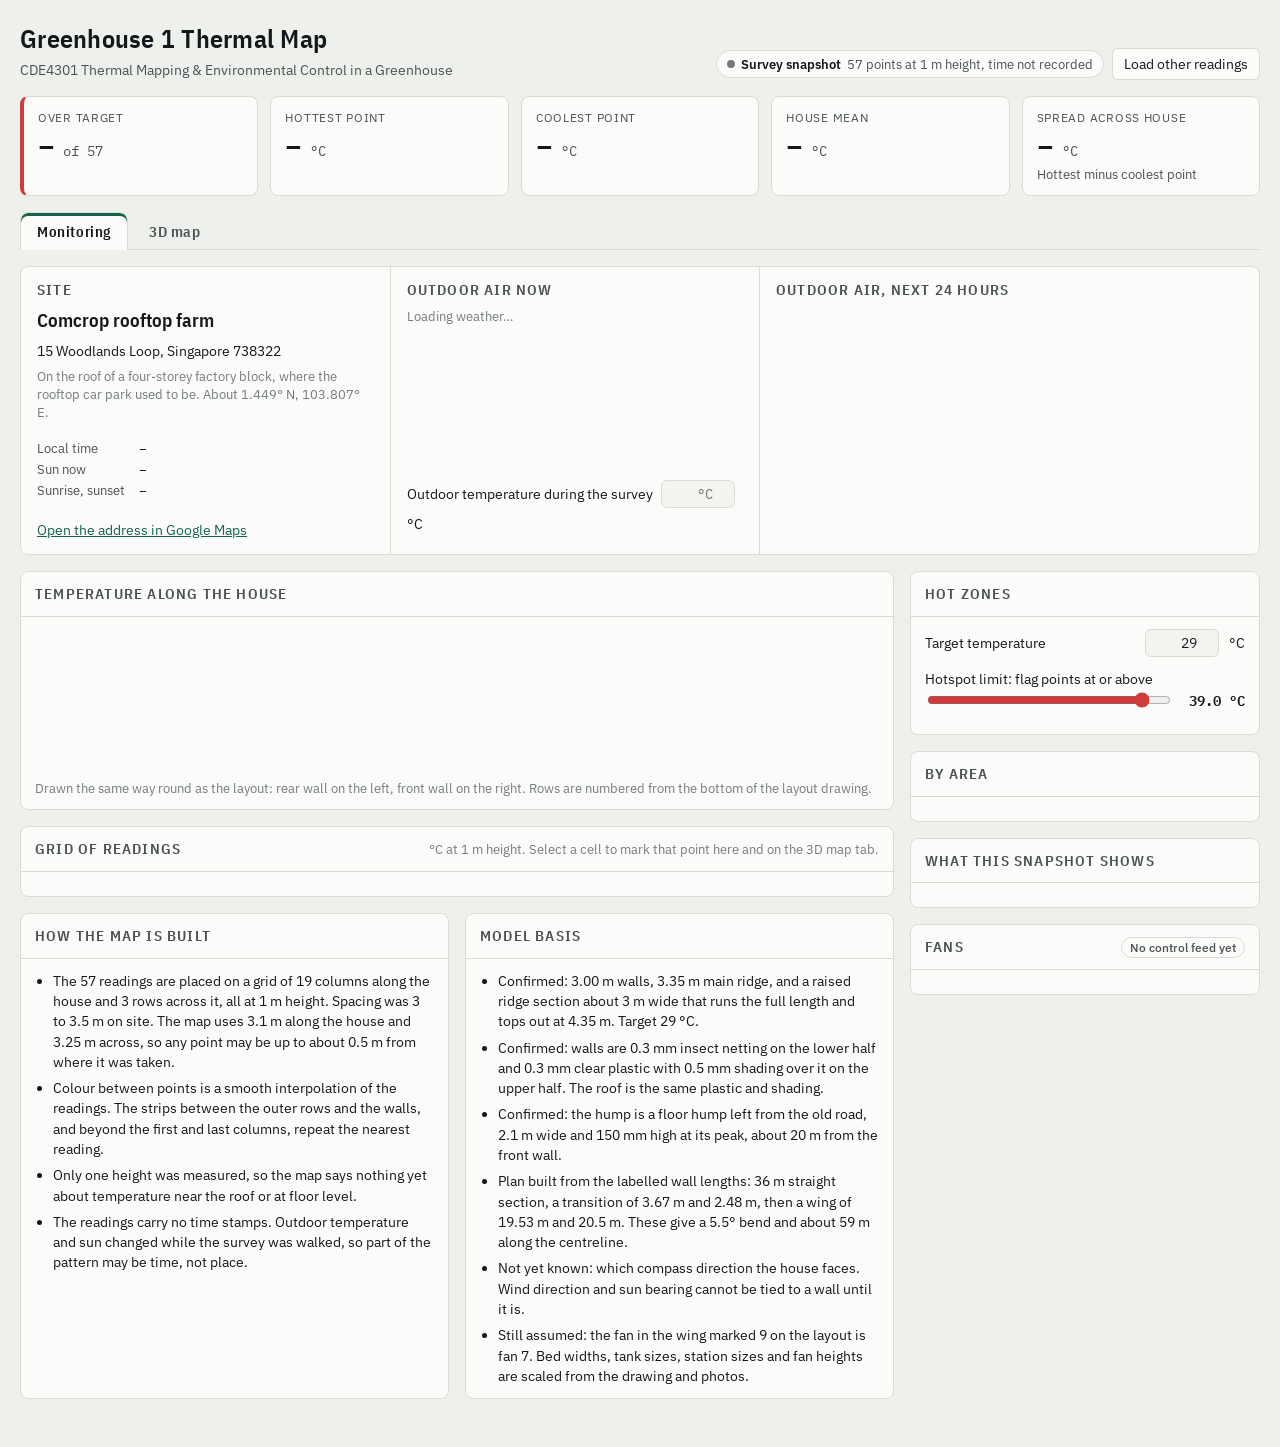
==== dashboard/template.html @ ca0e772d "Add Greenhouse 1 thermal map dashboard and STEP model - docs/dashboard/: interactive 3D thermal map " ====
<!DOCTYPE html>
<html lang="en">
<head>
<meta charset="utf-8">
<meta name="viewport" content="width=device-width, initial-scale=1">
<title>Greenhouse 1 Thermal Map</title>
<link rel="preconnect" href="https://fonts.googleapis.com">
<link href="https://fonts.googleapis.com/css2?family=IBM+Plex+Mono:wght@400;500;600&family=IBM+Plex+Sans:wght@400;500;600&family=IBM+Plex+Sans+Condensed:wght@500;600&display=swap" rel="stylesheet">
<style>
/* Layout idea: control-room sheet. A wide 3D viewport is the centrepiece, a status rail
   sits beside it, and plan-aligned evidence (profile, grid of readings) runs underneath. */
:root {
  --mode: light;
  --bg: #eef0ec;
  --surface: #fbfbf9;
  --surface-2: #f3f4f0;
  --ink: #14181a;
  --ink-2: #4a5155;
  --ink-3: #747b7f;
  --line: #d9dcd6;
  --accent: #17624a;
  --accent-ink: #ffffff;
  --scene: #e4e8e3;
  --good: #0ca30c;
  --warn: #fab219;
  --crit: #d03b3b;
  --s1: #2a78d6;
  --s2: #eb6834;
  --s3: #1baf7a;
  --font-display: "IBM Plex Sans Condensed", "Arial Narrow", "Helvetica Neue", Arial, sans-serif;
  --font-body: "IBM Plex Sans", "Segoe UI", "Helvetica Neue", Arial, sans-serif;
  --font-mono: "IBM Plex Mono", ui-monospace, "SF Mono", Menlo, Consolas, monospace;
  color-scheme: light;
}
@media (prefers-color-scheme: dark) {
  :root:not([data-theme="light"]) {
    --mode: dark;
    --bg: #111413; --surface: #191d1b; --surface-2: #202523; --ink: #eef0ec; --ink-2: #bcc2bc;
    --ink-3: #8b928c; --line: #2d3330; --accent: #5cc79b; --accent-ink: #0c1512; --scene: #0d100f;
    --s1: #3987e5; --s2: #d95926; --s3: #199e70;
    color-scheme: dark;
  }
}
:root[data-theme="dark"] {
  --mode: dark;
  --bg: #111413; --surface: #191d1b; --surface-2: #202523; --ink: #eef0ec; --ink-2: #bcc2bc;
  --ink-3: #8b928c; --line: #2d3330; --accent: #5cc79b; --accent-ink: #0c1512; --scene: #0d100f;
  --s1: #3987e5; --s2: #d95926; --s3: #199e70;
  color-scheme: dark;
}
* { box-sizing: border-box; }
html, body { margin: 0; }
body { background: var(--bg); color: var(--ink); font: 14px/1.45 var(--font-body); }
.wrap { max-width: 1480px; margin: 0 auto; padding: 20px 20px 48px; display: flex; flex-direction: column; gap: 16px; }
h1, h2, h3 { font-family: var(--font-display); font-weight: 600; margin: 0; text-wrap: balance; }
h1 { font-size: 26px; letter-spacing: .01em; }
h2 { font-size: 15px; text-transform: uppercase; letter-spacing: .08em; color: var(--ink-2); }
.num { font-family: var(--font-mono); font-variant-numeric: tabular-nums; }
button, input, select, textarea { font: inherit; color: inherit; }
:focus-visible { outline: 2px solid var(--accent); outline-offset: 2px; }

header.top { display: flex; flex-wrap: wrap; gap: 12px 24px; align-items: flex-end; justify-content: space-between; }
.sub { color: var(--ink-2); margin-top: 2px; }
.source { display: flex; flex-wrap: wrap; gap: 8px; align-items: center; }
.chip { display: inline-flex; flex-wrap: wrap; align-items: center; gap: 2px 6px; padding: 4px 10px; border: 1px solid var(--line); border-radius: 14px; background: var(--surface); color: var(--ink-2); font-size: 12.5px; }
.chip b { color: var(--ink); font-weight: 600; }
.dot { width: 8px; height: 8px; border-radius: 50%; background: var(--ink-3); }
.btn { border: 1px solid var(--line); background: var(--surface); border-radius: 6px; padding: 5px 11px; cursor: pointer; }
.btn:hover { border-color: var(--ink-3); }
.btn.primary { background: var(--accent); color: var(--accent-ink); border-color: var(--accent); }

.tabs { display: flex; gap: 4px; border-bottom: 1px solid var(--line); }
.tabs button { border: 1px solid transparent; border-bottom: 0; background: transparent; padding: 8px 16px; border-radius: 8px 8px 0 0; cursor: pointer; font-family: var(--font-display); font-size: 15px; font-weight: 600; letter-spacing: .04em; color: var(--ink-2); margin-bottom: -1px; }
.tabs button:hover { color: var(--ink); }
.tabs button[aria-selected="true"] { background: var(--surface); border-color: var(--line); color: var(--ink); box-shadow: inset 0 3px 0 var(--accent); }
.panel { display: flex; flex-direction: column; gap: 16px; min-width: 0; }
[hidden] { display: none !important; }
.tiles { display: grid; grid-template-columns: repeat(5, minmax(0, 1fr)); gap: 12px; }
.tile { background: var(--surface); border: 1px solid var(--line); border-radius: 8px; padding: 12px 14px; min-width: 0; }
.tile .k { font-size: 12px; color: var(--ink-2); text-transform: uppercase; letter-spacing: .06em; }
.tile .v { font-family: var(--font-mono); font-size: 28px; font-weight: 500; line-height: 1.15; margin-top: 4px; }
.tile .v small { font-size: 14px; color: var(--ink-2); font-weight: 400; }
.tile .d { color: var(--ink-2); font-size: 12.5px; margin-top: 2px; }
.tile.alert { border-left: 4px solid var(--crit); }

.main { display: grid; grid-template-columns: minmax(0, 1fr) 350px; gap: 16px; align-items: start; }
.col { display: flex; flex-direction: column; gap: 16px; min-width: 0; }
.card { background: var(--surface); border: 1px solid var(--line); border-radius: 8px; min-width: 0; }
.card > .hd { display: flex; flex-wrap: wrap; gap: 8px 14px; align-items: center; justify-content: space-between; padding: 11px 14px; border-bottom: 1px solid var(--line); }
.card > .bd { padding: 12px 14px; }
.hint { color: var(--ink-3); font-size: 12.5px; }

.toolbar { display: flex; flex-wrap: wrap; gap: 8px 14px; align-items: center; }
.seg { display: inline-flex; border: 1px solid var(--line); border-radius: 6px; overflow: hidden; }
.seg button { border: 0; background: transparent; padding: 5px 10px; cursor: pointer; border-right: 1px solid var(--line); }
.seg button:last-child { border-right: 0; }
.seg button[aria-pressed="true"] { background: var(--accent); color: var(--accent-ink); }
.layers { display: flex; flex-wrap: wrap; gap: 4px 12px; padding: 9px 14px; border-bottom: 1px solid var(--line); font-size: 13px; }
.layers label { display: inline-flex; gap: 5px; align-items: center; cursor: pointer; white-space: nowrap; }
.layers input { accent-color: var(--accent); }

.viewport { position: relative; height: clamp(460px, 74vh, 860px); background: var(--scene); border-radius: 0 0 8px 8px; overflow: hidden; touch-action: none; cursor: grab; }
.viewport.drag { cursor: grabbing; }
.viewport canvas { position: absolute; inset: 0; width: 100%; height: 100%; display: block; }
#overlay { position: absolute; inset: 0; pointer-events: none; overflow: hidden; }
.sdot { position: absolute; width: 9px; height: 9px; margin: -4.5px 0 0 -4.5px; border-radius: 50%; background: var(--ink); border: 1.5px solid var(--surface); pointer-events: auto; cursor: pointer; padding: 0; }
.sdot.hot { width: 13px; height: 13px; margin: -6.5px 0 0 -6.5px; background: var(--crit); border-color: #fff; }
.sdot.sel { outline: 2px solid var(--ink); outline-offset: 2px; }
.lab { position: absolute; transform: translate(-50%, -50%); white-space: nowrap; font-size: 11.5px; }
.lab.fl { background: var(--surface); border: 1px solid var(--ink-2); color: var(--ink); border-radius: 4px; padding: 0 5px; font-family: var(--font-mono); font-weight: 600; }
.lab.fl.rc { border-radius: 999px; }
.lab.zone { color: var(--ink-2); font-family: var(--font-display); text-transform: uppercase; letter-spacing: .08em; font-size: 11px; }
.lab.peak { transform: translate(-50%, -100%); background: var(--crit); color: #fff; border-radius: 4px; padding: 1px 6px; font-family: var(--font-mono); font-weight: 600; }
.legend { position: absolute; left: 12px; bottom: 12px; background: var(--surface); border: 1px solid var(--line); border-radius: 6px; padding: 8px 10px 6px; width: 250px; font-size: 12px; }
.legend .bar { height: 10px; border-radius: 2px; margin: 5px 0 2px; }
.legend .ticks { display: flex; justify-content: space-between; font-family: var(--font-mono); font-size: 11px; color: var(--ink-2); }
.zoom { position: absolute; right: 12px; bottom: 12px; display: flex; flex-direction: column; gap: 4px; }
.zoom button { width: 30px; height: 30px; padding: 0; font-size: 17px; line-height: 1; }
.nogl { position: absolute; inset: 0; display: none; align-items: center; justify-content: center; padding: 24px; text-align: center; color: var(--ink-2); }

#tip { position: fixed; z-index: 20; pointer-events: none; background: var(--surface); color: var(--ink); border: 1px solid var(--ink-3); border-radius: 6px; padding: 7px 9px; font-size: 12.5px; box-shadow: 0 4px 14px rgba(0,0,0,.18); display: none; max-width: 240px; }
#tip .t { font-weight: 600; }
#tip table { border-collapse: collapse; margin-top: 3px; }
#tip td { padding: 0 8px 0 0; }
#tip td:last-child { padding: 0; text-align: right; font-family: var(--font-mono); }
.sw { display: inline-block; width: 9px; height: 9px; border-radius: 2px; margin-right: 5px; vertical-align: baseline; }

.thr { display: flex; align-items: center; gap: 10px; }
.thr input[type=range] { flex: 1; accent-color: var(--crit); min-width: 0; }
.thr output { font-family: var(--font-mono); font-weight: 600; min-width: 62px; text-align: right; }
.zonelist { list-style: none; margin: 12px 0 0; padding: 0; display: flex; flex-direction: column; gap: 10px; }
.zonelist li { border-left: 4px solid var(--crit); padding: 2px 0 2px 10px; }
.zonelist .ttl { font-weight: 600; }
.zonelist .ids { color: var(--ink-2); font-size: 12.5px; font-family: var(--font-mono); overflow-wrap: anywhere; }
.pill { display: inline-flex; align-items: center; gap: 4px; padding: 1px 8px; border-radius: 999px; font-size: 12px; font-weight: 600; border: 1px solid transparent; white-space: nowrap; }
.pill.crit { background: color-mix(in srgb, var(--crit) 16%, transparent); border-color: var(--crit); }
.pill.warn { background: color-mix(in srgb, var(--warn) 22%, transparent); border-color: var(--warn); }
.pill.good { background: color-mix(in srgb, var(--good) 14%, transparent); border-color: var(--good); }
.pill.off { color: var(--ink-2); border-color: var(--line); font-weight: 500; }
table.t { width: 100%; border-collapse: collapse; font-size: 13px; }
table.t th { text-align: left; font-weight: 500; color: var(--ink-2); font-size: 12px; padding: 4px 6px 4px 0; border-bottom: 1px solid var(--line); }
table.t td { padding: 6px 6px 6px 0; border-bottom: 1px solid var(--line); vertical-align: top; }
table.t tr:last-child td { border-bottom: 0; }
table.t .r { text-align: right; }
table.t td.r { font-family: var(--font-mono); font-variant-numeric: tabular-nums; }
.fans { display: grid; grid-template-columns: 1fr; gap: 0; }
.fan { display: grid; grid-template-columns: 30px 1fr auto; gap: 8px; align-items: center; padding: 6px 0; border-bottom: 1px solid var(--line); }
.fan:last-child { border-bottom: 0; }
.fan .n { font-family: var(--font-mono); font-weight: 600; border: 1px solid var(--ink-2); border-radius: 4px; text-align: center; }
.fan.circ .n { border-radius: 999px; }
.fan .w { font-size: 12.5px; color: var(--ink-2); }
ul.notes { margin: 0; padding-left: 18px; display: flex; flex-direction: column; gap: 6px; }
ul.notes li { max-width: 68ch; }

.legendrow { display: flex; flex-wrap: wrap; gap: 6px 16px; font-size: 12.5px; color: var(--ink-2); }
.legendrow i { display: inline-block; width: 14px; height: 3px; border-radius: 2px; vertical-align: middle; margin-right: 6px; }
#profile { width: 100%; display: block; }
#profile text { font-family: var(--font-body); font-size: 11.5px; fill: var(--ink-2); }
#profile .num { font-family: var(--font-mono); }
.scroll { overflow-x: auto; }
table.grid { border-collapse: collapse; font-size: 12.5px; width: 100%; min-width: 980px; }
table.grid th { font-weight: 500; color: var(--ink-2); padding: 4px 3px; text-align: center; font-size: 11.5px; }
table.grid th.rh { text-align: left; white-space: nowrap; padding-right: 10px; }
table.grid td { padding: 2px; text-align: center; }
.cell { display: block; width: 100%; border: 1px solid transparent; background: transparent; border-radius: 4px; padding: 3px 0 0; cursor: pointer; font-family: var(--font-mono); font-variant-numeric: tabular-nums; }
.cell small { display: block; color: var(--ink-3); font-size: 10.5px; }
.cell i { display: block; height: 5px; margin-top: 3px; border-radius: 0 0 3px 3px; }
.cell.hot { font-weight: 600; border-color: var(--crit); }
.cell.sel { outline: 2px solid var(--ink); outline-offset: 1px; }
.cell:hover { border-color: var(--ink-3); }
.two { display: grid; grid-template-columns: 1fr 1fr; gap: 16px; }
dialog { border: 1px solid var(--line); border-radius: 10px; background: var(--surface); color: var(--ink); padding: 18px; width: min(520px, calc(100vw - 32px)); }
dialog::backdrop { background: rgba(0,0,0,.45); }
dialog textarea { width: 100%; height: 220px; font-family: var(--font-mono); font-size: 12.5px; background: var(--surface-2); border: 1px solid var(--line); border-radius: 6px; padding: 8px; margin: 10px 0; }
dialog .row { display: flex; gap: 8px; justify-content: flex-end; flex-wrap: wrap; }
#pasteMsg { color: var(--crit); font-size: 12.5px; min-height: 18px; }

.site { display: grid; grid-template-columns: 1fr 1fr 1.35fr; }
.site > div { padding: 12px 16px 14px; border-right: 1px solid var(--line); min-width: 0; display: flex; flex-direction: column; gap: 6px; }
.site > div:last-child { border-right: 0; }
.site .big { font-family: var(--font-display); font-size: 19px; font-weight: 600; }
.site a { color: var(--accent); }
.wxT { font-family: var(--font-mono); font-size: 30px; font-weight: 500; line-height: 1.1; }
.wxT small { font-size: 14px; color: var(--ink-2); font-weight: 400; }
.kv { display: grid; grid-template-columns: auto 1fr; gap: 2px 14px; font-size: 13px; }
.kv dt { color: var(--ink-2); } .kv dd { margin: 0; font-family: var(--font-mono); font-variant-numeric: tabular-nums; }
.inl { display: flex; flex-wrap: wrap; gap: 6px 8px; align-items: center; }
.inl input { width: 74px; padding: 3px 6px; border: 1px solid var(--line); border-radius: 6px; background: var(--surface-2); text-align: right; font-family: var(--font-mono); }
#wxChart { width: 100%; display: block; }
#wxChart text { font-family: var(--font-mono); font-size: 11px; fill: var(--ink-2); }
@media (max-width: 1100px) { .site { grid-template-columns: 1fr 1fr; } .site > div:nth-child(2) { border-right: 0; } .site > div:last-child { grid-column: 1 / -1; border-top: 1px solid var(--line); } }
@media (max-width: 640px) { .site { grid-template-columns: 1fr; } .site > div { border-right: 0; border-top: 1px solid var(--line); } .site > div:first-child { border-top: 0; } }
@media (max-width: 1100px) { .main { grid-template-columns: 1fr; } .tiles { grid-template-columns: repeat(3, minmax(0, 1fr)); } }
@media (max-width: 640px) {
  .wrap { padding: 16px 16px 40px; } .tiles { grid-template-columns: repeat(2, minmax(0, 1fr)); }
  .viewport { height: clamp(360px, 64vh, 560px); } .sdot { width: 6px; height: 6px; margin: -3px 0 0 -3px; border-width: 1px; } .sdot.hot { width: 8px; height: 8px; margin: -4px 0 0 -4px; } .two { grid-template-columns: 1fr; } .legend { width: 190px; } h1 { font-size: 22px; }
}
</style>
</head>
<body>
<div class="wrap">
  <header class="top">
    <div>
      <h1>Greenhouse 1 Thermal Map</h1>
      <div class="sub">CDE4301 Thermal Mapping &amp; Environmental Control in a Greenhouse</div>
    </div>
    <div class="source">
      <span class="chip"><span class="dot" id="srcDot"></span><b id="srcName">Survey snapshot</b><span id="srcMeta">57 points at 1 m height, time not recorded</span></span>
      <button class="btn" id="btnPaste" type="button">Load other readings</button>
    </div>
  </header>

  <section class="tiles" aria-label="Summary">
    <div class="tile alert"><div class="k">Over target</div><div class="v"><span id="kHot">–</span><small> of <span id="kN">57</span></small></div><div class="d" id="kHotD"></div></div>
    <div class="tile"><div class="k">Hottest point</div><div class="v"><span id="kMax">–</span><small> °C</small></div><div class="d" id="kMaxD"></div></div>
    <div class="tile"><div class="k">Coolest point</div><div class="v"><span id="kMin">–</span><small> °C</small></div><div class="d" id="kMinD"></div></div>
    <div class="tile"><div class="k">House mean</div><div class="v"><span id="kMean">–</span><small> °C</small></div><div class="d" id="kMeanD"></div></div>
    <div class="tile"><div class="k">Spread across house</div><div class="v"><span id="kSpread">–</span><small> °C</small></div><div class="d">Hottest minus coolest point</div></div>
  </section>

  <nav class="tabs" role="tablist" aria-label="Views">
    <button type="button" role="tab" id="tabMon" aria-controls="panelMon" aria-selected="true">Monitoring</button>
    <button type="button" role="tab" id="tabMap" aria-controls="panelMap" aria-selected="false">3D map</button>
  </nav>

  <div class="panel" id="panelMap" role="tabpanel" aria-labelledby="tabMap" hidden>
    <section class="card">
      <div class="hd">
        <h2>3D thermal map</h2>
        <div class="toolbar">
          <div class="seg" role="group" aria-label="Colour by">
            <button type="button" id="mAbs" aria-pressed="true">Temperature</button>
            <button type="button" id="mDev" aria-pressed="false">Difference from mean</button>
          </div>
          <div class="seg" role="group" aria-label="View">
            <button type="button" id="vIso" aria-pressed="true">3D</button>
            <button type="button" id="vTop" aria-pressed="false">Plan</button>
            <button type="button" id="vFront" aria-pressed="false">Front</button>
          </div>
        </div>
      </div>
      <div class="layers" id="layers">
        <label><input type="checkbox" id="lHeat" checked> Heat map</label>
        <label><input type="checkbox" id="lIso" checked> 0.5 °C contour lines</label>
        <label><input type="checkbox" id="lRelief"> Raise hot areas</label>
        <label><input type="checkbox" id="lSens" checked> Measurement points</label>
        <label><input type="checkbox" id="lFans" checked> Fans and airflow</label>
        <label><input type="checkbox" id="lBeds" checked> Beds and equipment</label>
        <label><input type="checkbox" id="lShell" checked> Walls and roof</label>
        <label><input type="checkbox" id="lLabels" checked> Labels</label>
      </div>
      <div class="viewport" id="viewport">
        <canvas id="gl" aria-label="3D model of Greenhouse 1 with the temperature map at 1 m height. The grid of readings below gives the same values as a table."></canvas>
        <div id="overlay"></div>
        <div class="legend" id="legend"></div>
        <div class="zoom"><button class="btn" type="button" id="zIn" aria-label="Zoom in">+</button><button class="btn" type="button" id="zOut" aria-label="Zoom out">−</button></div>
        <div class="nogl" id="nogl">This browser could not start the 3D view. The profile chart and the grid of readings below show the same data.</div>
      </div>
    </section>
  </div>

  <div class="panel" id="panelMon" role="tabpanel" aria-labelledby="tabMon">
  <section class="card site" aria-label="Site and weather">
    <div>
      <h2>Site</h2>
      <div class="big">Comcrop rooftop farm</div>
      <div>15 Woodlands Loop, Singapore 738322</div>
      <div class="hint">On the roof of a four-storey factory block, where the rooftop car park used to be. About 1.449° N, 103.807° E.</div>
      <dl class="kv"><dt>Local time</dt><dd id="sgTime">–</dd><dt>Sun now</dt><dd id="sunNow">–</dd><dt>Sunrise, sunset</dt><dd id="sunRS">–</dd></dl>
      <div><a href="https://www.google.com/maps/search/?api=1&amp;query=15+Woodlands+Loop+Singapore+738322">Open the address in Google Maps</a></div>
    </div>
    <div>
      <h2>Outdoor air now</h2>
      <div id="wxNow"><div class="hint">Loading weather…</div></div>
      <div class="inl" style="margin-top:auto"><label for="outSurvey">Outdoor temperature during the survey</label><input type="number" id="outSurvey" step="0.1" min="15" max="45" placeholder="°C"><span>°C</span></div>
      <div class="hint" id="outCmp"></div>
    </div>
    <div>
      <h2>Outdoor air, next 24 hours</h2>
      <svg id="wxChart" role="img" aria-label="Forecast outdoor air temperature for the next 24 hours against the target"></svg>
      <div id="wxWindow" class="hint"></div>
    </div>
  </section>

  <div class="main">
    <div class="col">
      <section class="card">
        <div class="hd"><h2>Temperature along the house</h2>
          <div class="legendrow" id="profLegend"></div></div>
        <div class="bd"><svg id="profile" role="img" aria-label="Temperature at each measurement column for the three rows, from rear wall to front wall"></svg>
          <div class="hint">Drawn the same way round as the layout: rear wall on the left, front wall on the right. Rows are numbered from the bottom of the layout drawing.</div></div>
      </section>

      <section class="card">
        <div class="hd"><h2>Grid of readings</h2><span class="hint">°C at 1 m height. Select a cell to mark that point here and on the 3D map tab.</span></div>
        <div class="bd scroll"><table class="grid" id="grid"></table></div>
      </section>
  <div class="two">
        <section class="card">
          <div class="hd"><h2>How the map is built</h2></div>
          <div class="bd"><ul class="notes">
            <li>The 57 readings are placed on a grid of 19 columns along the house and 3 rows across it, all at 1 m height. Spacing was 3 to 3.5 m on site. The map uses 3.1 m along the house and 3.25 m across, so any point may be up to about 0.5 m from where it was taken.</li>
            <li>Colour between points is a smooth interpolation of the readings. The strips between the outer rows and the walls, and beyond the first and last columns, repeat the nearest reading.</li>
            <li>Only one height was measured, so the map says nothing yet about temperature near the roof or at floor level.</li>
            <li>The readings carry no time stamps. Outdoor temperature and sun changed while the survey was walked, so part of the pattern may be time, not place.</li>
          </ul></div>
        </section>
        <section class="card">
          <div class="hd"><h2>Model basis</h2></div>
      <div class="bd"><ul class="notes">
        <li>Confirmed: 3.00 m walls, 3.35 m main ridge, and a raised ridge section about 3 m wide that runs the full length and tops out at 4.35 m. Target 29 °C.</li>
        <li>Confirmed: walls are 0.3 mm insect netting on the lower half and 0.3 mm clear plastic with 0.5 mm shading over it on the upper half. The roof is the same plastic and shading.</li>
        <li>Confirmed: the hump is a floor hump left from the old road, 2.1 m wide and 150 mm high at its peak, about 20 m from the front wall.</li>
        <li>Plan built from the labelled wall lengths: 36 m straight section, a transition of 3.67 m and 2.48 m, then a wing of 19.53 m and 20.5 m. These give a 5.5° bend and about 59 m along the centreline.</li>
        <li>Not yet known: which compass direction the house faces. Wind direction and sun bearing cannot be tied to a wall until it is.</li>
        <li>Still assumed: the fan in the wing marked 9 on the layout is fan 7. Bed widths, tank sizes, station sizes and fan heights are scaled from the drawing and photos.</li>
      </ul></div>
        </section>
      </div>
    </div>

    <aside class="col">
      <section class="card">
        <div class="hd"><h2>Hot zones</h2></div>
        <div class="bd">
          <div class="thr"><label for="tgt">Target temperature</label><span style="flex:1"></span><input type="number" id="tgt" min="15" max="45" step="0.5" value="29" class="num" style="width:74px;padding:3px 6px;border:1px solid var(--line);border-radius:6px;background:var(--surface-2);text-align:right"><span>°C</span></div>
          <div class="hint" id="tgtNote" style="margin:4px 0 12px"></div>
          <label for="thr">Hotspot limit: flag points at or above</label>
          <div class="thr"><input type="range" id="thr" min="29" max="40" step="0.1" value="39"><output id="thrOut" for="thr">39.0 °C</output></div>
          <div class="hint" id="thrNote"></div>
          <ul class="zonelist" id="zones"></ul>
        </div>
      </section>
      <section class="card">
        <div class="hd"><h2>By area</h2></div>
        <div class="bd"><table class="t" id="areas"></table></div>
      </section>
      <section class="card">
        <div class="hd"><h2>What this snapshot shows</h2></div>
        <div class="bd"><ul class="notes" id="insights"></ul></div>
      </section>
      <section class="card">
        <div class="hd"><h2>Fans</h2><span class="pill off">No control feed yet</span></div>
        <div class="bd"><div class="fans" id="fans"></div></div>
      </section>
    </aside>
  </div>

  </div>
</div>

<div id="tip" role="status"></div>
<dialog id="dlg">
  <h3>Load other readings</h3>
  <p class="hint">One point per line, for example <span class="num">T12 38.1</span>. Points you leave out keep their current value.</p>
  <label for="paste" class="hint">Readings</label>
  <textarea id="paste" spellcheck="false"></textarea>
  <div id="pasteMsg"></div>
  <div class="row">
    <button class="btn" type="button" id="dlgReset">Restore survey</button>
    <button class="btn" type="button" id="dlgCancel">Cancel</button>
    <button class="btn primary" type="button" id="dlgApply">Apply</button>
  </div>
</dialog>

<script>
(() => {
"use strict";
const MODEL = __MODEL__;
const SURVEY = __SURVEY__;
const G = MODEL.params, SENS = MODEL.sensors, NCOL = 19, NROW = 3;
const $ = id => document.getElementById(id);
const fmt = v => v.toFixed(1);
const colS = k => G.S0 + G.DS * k;

/* ---------- state ---------- */
const state = { T: Object.assign({}, SURVEY), target: 29.0, thr: 39.0, mode: "abs", sel: null,
  source: "Survey snapshot", meta: "57 points at 1 m height, time not recorded", live: false };
let stats = null;

/* ---------- geometry mapping (same as the CAD model) ---------- */
const sEnd = t => G.S_W1 + G.WING_BOT + (G.WING_TOP - G.WING_BOT) * t / G.W;
const UX = -Math.cos(G.TH), UY = -Math.sin(G.TH);
function plan(s, t) {
  if (s <= G.L_MAIN) return [G.L_MAIN - s, t];
  const wx = -(G.R0 + t) * Math.sin(G.TH), wy = -G.R0 + (G.R0 + t) * Math.cos(G.TH);
  if (s <= G.S_W1) { const f = (s - G.L_MAIN) / G.LW; return [wx * f, t + (wy - t) * f]; }
  const d = s - G.S_W1; return [wx + d * UX, wy + d * UY];
}
const CX = 6.5, CY = 5.2;
const W3 = (x, y, z) => [x - CX, z, -(y - CY)];
const ST3 = (s, t, z) => { const p = plan(s, t); return W3(p[0], p[1], z); };

/* ---------- colour ramps ---------- */
const SEQ = ["#fff3b0", "#fed26b", "#fca348", "#f4692f", "#dc2f2a", "#a50f2d"];
const DIVL = ["#1c5cab", "#5598e7", "#b7d3f6", "#f0efec", "#f3b7a9", "#e0604f", "#a8201f"];
const DIVD = ["#3987e5", "#2f65a8", "#2f4667", "#383835", "#6b3a36", "#b9453d", "#e66767"];
const hex = h => [1, 3, 5].map(i => parseInt(h.slice(i, i + 2), 16) / 255);
function rampAt(stops, f) {
  f = Math.min(1, Math.max(0, f)) * (stops.length - 1);
  const i = Math.min(stops.length - 2, Math.floor(f)), a = hex(stops[i]), b = hex(stops[i + 1]), u = f - i;
  return [a[0] + (b[0] - a[0]) * u, a[1] + (b[1] - a[1]) * u, a[2] + (b[2] - a[2]) * u];
}
const css = c => `rgb(${c.map(v => Math.round(v * 255)).join(",")})`;
const isDark = () => getComputedStyle(document.documentElement).getPropertyValue("--mode").trim() === "dark";
function colourOf(T) {
  if (state.mode === "abs") return rampAt(SEQ, (T - stats.d0) / (stats.d1 - stats.d0));
  return rampAt(isDark() ? DIVD : DIVL, (T - stats.mean + stats.dev) / (2 * stats.dev));
}

/* ---------- statistics, interpolation ---------- */
function grid() { const g = []; for (let k = 0; k < NCOL; k++) { g.push([]); for (let r = 0; r < NROW; r++) g[k].push(state.T["T" + (3 * k + r + 1)]); } return g; }
function recompute() {
  const vals = SENS.map(s => state.T[s.id]);
  const mean = vals.reduce((a, b) => a + b, 0) / vals.length;
  let mx = SENS[0], mn = SENS[0];
  for (const s of SENS) { if (state.T[s.id] > state.T[mx.id]) mx = s; if (state.T[s.id] < state.T[mn.id]) mn = s; }
  const max = state.T[mx.id], min = state.T[mn.id];
  const dev = Math.max(0.5, Math.ceil(Math.max(max - mean, mean - min) * 2) / 2);
  stats = { mean, max, min, maxS: mx, minS: mn, d0: Math.floor(min * 2) / 2, d1: Math.max(Math.ceil(max * 2) / 2, Math.floor(min * 2) / 2 + 0.5), dev, g: grid() };
}
const cub = (a, b, c, d, f) => b + 0.5 * f * (c - a + f * (2 * a - 5 * b + 4 * c - d + f * (3 * (b - c) + d - a)));
function tempAt(s, t) {
  const g = stats.g, cs = Math.min(NCOL - 1, Math.max(0, (s - G.S0) / G.DS)), ct = Math.min(NROW - 1, Math.max(0, (t - G.T0) / G.DT));
  const k = Math.min(NCOL - 2, Math.floor(cs)), fs = cs - k, r = Math.min(NROW - 2, Math.floor(ct)), ft = ct - r;
  const col = j => { const K = i => g[Math.min(NCOL - 1, Math.max(0, i))][Math.min(NROW - 1, Math.max(0, j))]; return cub(K(k - 1), K(k), K(k + 1), K(k + 2), fs); };
  const v = cub(col(r - 1), col(r), col(r + 1), col(r + 2), ft);
  return Math.min(stats.max, Math.max(stats.min, v));
}
const relief = () => $("lRelief").checked;
const surfZ = T => G.PLANT_H + 0.03 + (relief() ? (T - stats.min) * 0.45 : 0);

/* ---------- hot zones ---------- */
const AREAS = [
  { name: "Main, front third", span: "0 to 12 m", cols: [0, 3] }, { name: "Main, middle third", span: "12 to 24 m", cols: [4, 7] },
  { name: "Main, rear third", span: "24 to 36 m", cols: [8, 11] }, { name: "Transition", span: "36 to 39 m", cols: [12, 12] },
  { name: "Wing, near half", span: "39 to 49 m", cols: [13, 15] }, { name: "Wing, far half", span: "49 to 59 m", cols: [16, 18] }];
const areaOf = col => AREAS.find(a => col >= a.cols[0] && col <= a.cols[1]);
function clusters() {
  const hot = new Set(SENS.filter(s => state.T[s.id] >= state.thr - 1e-9).map(s => s.id)), seen = new Set(), out = [];
  const at = (k, r) => (k < 0 || k >= NCOL || r < 1 || r > 3) ? null : "T" + (3 * k + r);
  for (const s of SENS) {
    if (!hot.has(s.id) || seen.has(s.id)) continue;
    const q = [s], mem = []; seen.add(s.id);
    while (q.length) { const c = q.pop(); mem.push(c);
      for (let dk = -1; dk <= 1; dk++) for (let dr = -1; dr <= 1; dr++) { const id = at(c.col + dk, c.row + dr);
        if (id && hot.has(id) && !seen.has(id)) { seen.add(id); q.push(SENS[parseInt(id.slice(1)) - 1]); } } }
    mem.sort((a, b) => state.T[b.id] - state.T[a.id]);
    const cx = mem.reduce((a, m) => a + m.x, 0) / mem.length, cy = mem.reduce((a, m) => a + m.y, 0) / mem.length;
    const near = MODEL.fans.map(f => ({ f, d: Math.hypot(f.x - cx, f.y - cy) })).sort((a, b) => a.d - b.d).slice(0, 2);
    const s0 = Math.min(...mem.map(m => m.s)), s1 = Math.max(...mem.map(m => m.s));
    const names = [...new Set(mem.map(m => areaOf(m.col).name.split(",")[0]))];
    out.push({ mem, peak: mem[0], near, s0, s1, where: names.join(" and ") });
  }
  return out.sort((a, b) => b.mem.length - a.mem.length);
}

/* ---------- WebGL ---------- */
const canvas = $("gl"), vp = $("viewport"), overlay = $("overlay");
const gl = canvas.getContext("webgl", { antialias: true, alpha: false }) || canvas.getContext("experimental-webgl");
let prog, loc = {}, dirty = true;
const cam = { az: 0.14, el: 0.74, dist: 70, target: [0, 1.2, 0] };
function initGL() {
  if (!gl) { $("nogl").style.display = "flex"; return false; }
  const sh = (type, src) => { const s = gl.createShader(type); gl.shaderSource(s, src); gl.compileShader(s); return s; };
  prog = gl.createProgram();
  gl.attachShader(prog, sh(gl.VERTEX_SHADER, "attribute vec3 aP;attribute vec3 aN;attribute vec4 aC;uniform mat4 uM;varying vec4 vC;varying vec3 vN;void main(){vC=aC;vN=aN;gl_Position=uM*vec4(aP,1.0);}"));
  gl.attachShader(prog, sh(gl.FRAGMENT_SHADER, "precision mediump float;varying vec4 vC;varying vec3 vN;uniform vec3 uL;uniform float uLit;void main(){float d=abs(dot(normalize(vN+vec3(0.0,0.0001,0.0)),uL));float s=mix(1.0,0.6+0.4*d,uLit);gl_FragColor=vec4(vC.rgb*s,vC.a);}"));
  gl.linkProgram(prog);
  if (!gl.getProgramParameter(prog, gl.LINK_STATUS)) { $("nogl").style.display = "flex"; return false; }
  gl.useProgram(prog);
  for (const n of ["aP", "aN", "aC"]) loc[n] = gl.getAttribLocation(prog, n);
  for (const n of ["uM", "uL", "uLit"]) loc[n] = gl.getUniformLocation(prog, n);
  return true;
}
class Batch {
  constructor() { this.d = []; }
  v(p, n, c) { this.d.push(p[0], p[1], p[2], n[0], n[1], n[2], c[0], c[1], c[2], c[3]); }
  tri(a, b, c, col) { const u = [b[0] - a[0], b[1] - a[1], b[2] - a[2]], w = [c[0] - a[0], c[1] - a[1], c[2] - a[2]];
    const n = [u[1] * w[2] - u[2] * w[1], u[2] * w[0] - u[0] * w[2], u[0] * w[1] - u[1] * w[0]]; this.v(a, n, col); this.v(b, n, col); this.v(c, n, col); }
  tri3(a, b, c, ca, cb, cc) { const u = [b[0] - a[0], b[1] - a[1], b[2] - a[2]], w = [c[0] - a[0], c[1] - a[1], c[2] - a[2]];
    const n = [u[1] * w[2] - u[2] * w[1], u[2] * w[0] - u[0] * w[2], u[0] * w[1] - u[1] * w[0]]; this.v(a, n, ca); this.v(b, n, cb); this.v(c, n, cc); }
  quad(a, b, c, d, col) { this.tri(a, b, c, col); this.tri(a, c, d, col); }
  line(a, b, col) { this.v(a, [0, 1, 0], col); this.v(b, [0, 1, 0], col); }
  get count() { return this.d.length / 10; }
}
const bufs = {};
function upload(name, batch, extra) {
  if (bufs[name]) gl.deleteBuffer(bufs[name].b);
  const b = gl.createBuffer(); gl.bindBuffer(gl.ARRAY_BUFFER, b); gl.bufferData(gl.ARRAY_BUFFER, new Float32Array(batch.d), gl.STATIC_DRAW);
  bufs[name] = Object.assign({ b, n: batch.count }, extra || {});
}
function draw(name, mode, lit, first, count) {
  const o = bufs[name]; if (!o || !o.n) return;
  gl.bindBuffer(gl.ARRAY_BUFFER, o.b);
  gl.enableVertexAttribArray(loc.aP); gl.vertexAttribPointer(loc.aP, 3, gl.FLOAT, false, 40, 0);
  gl.enableVertexAttribArray(loc.aN); gl.vertexAttribPointer(loc.aN, 3, gl.FLOAT, false, 40, 12);
  gl.enableVertexAttribArray(loc.aC); gl.vertexAttribPointer(loc.aC, 4, gl.FLOAT, false, 40, 24);
  gl.uniform1f(loc.uLit, lit);
  gl.drawArrays(mode, first || 0, count === undefined ? o.n : count);
}

/* scene palette per theme */
function pal() {
  const d = isDark();
  return {
    bg: hex(d ? "#0d100f" : "#e4e8e3"), ink: d ? [0.93, 0.94, 0.92] : [0.08, 0.09, 0.1],
    floor: d ? [0.17, 0.19, 0.18, 1] : [0.83, 0.85, 0.81, 1], kerb: d ? [0.36, 0.38, 0.37, 1] : [0.6, 0.62, 0.59, 1],
    mesh: d ? [0.45, 0.7, 0.58, 0.22] : [0.25, 0.5, 0.4, 0.2], plastic: d ? [0.7, 0.82, 0.86, 0.1] : [0.55, 0.68, 0.74, 0.13],
    roof: d ? [0.7, 0.82, 0.86, 0.06] : [0.55, 0.68, 0.74, 0.08], monitor: d ? [0.7, 0.82, 0.86, 0.1] : [0.55, 0.68, 0.74, 0.13],
    bed: d ? [0.2, 0.42, 0.24, 1] : [0.36, 0.6, 0.36, 1], germ: d ? [0.42, 0.56, 0.2, 1] : [0.62, 0.78, 0.36, 1],
    tank: d ? [0.2, 0.42, 0.66, 1] : [0.33, 0.58, 0.84, 1], hump: [0.9, 0.72, 0.1, 1],
    station: d ? [0.42, 0.43, 0.42, 1] : [0.66, 0.66, 0.63, 1], airlock: d ? [0.6, 0.63, 0.66, 0.35] : [0.4, 0.43, 0.46, 0.35],
    fan_exh: [0.92, 0.41, 0.2, 1], fan_circ: d ? [0.85, 0.87, 0.85, 1] : [0.16, 0.17, 0.18, 1], crit: [0.82, 0.23, 0.23, 1]
  };
}
const SHELL = new Set(["mesh", "plastic", "roof", "monitor", "kerb", "airlock"]);
const EQUIP = new Set(["bed", "germ", "tank", "hump", "station", "fan_exh", "fan_circ"]);
let transList = [];
function solidVerts(sd) { const out = []; for (let i = 0; i < sd.v.length; i += 3) out.push(W3(sd.v[i], sd.v[i + 1], sd.v[i + 2])); return out; }
function buildStatic() {
  if (!gl) return;
  const p = pal(), opq = new Batch(), eq = new Batch(), fan = new Batch(), lines = new Batch(), tr = new Batch(); transList = [];
  const edge = [p.ink[0], p.ink[1], p.ink[2], isDark() ? 0.5 : 0.46];
  for (const sd of MODEL.solids) {
    const V = solidVerts(sd), col = p[sd.c], transparent = col[3] < 1;
    const tgt = transparent ? tr : (sd.c.startsWith("fan") ? fan : (EQUIP.has(sd.c) ? eq : opq));
    const first = tgt.count;
    for (let i = 0; i < sd.i.length; i += 3) tgt.tri(V[sd.i[i]], V[sd.i[i + 1]], V[sd.i[i + 2]], col);
    if (transparent) { const c = [0, 0, 0]; for (const q of V) { c[0] += q[0] / V.length; c[1] += q[1] / V.length; c[2] += q[2] / V.length; }
      transList.push({ first, count: tgt.count - first, c }); }
    if (SHELL.has(sd.c) && sd.c !== "kerb") for (let i = 0; i < sd.e.length; i += 2) lines.line(V[sd.e[i]], V[sd.e[i + 1]], edge);
  }
  // airflow arrows
  const ac = [p.ink[0], p.ink[1], p.ink[2], 0.9];
  for (const f of MODEL.fans) {
    const len = f.type === "exhaust" ? 2.2 : 3.2, w = 0.11, hx = f.dx, hy = f.dy, nx = -hy, ny = hx, z = f.z;
    const a = [f.x + hx * 0.5, f.y + hy * 0.5], b = [f.x + hx * (0.5 + len), f.y + hy * (0.5 + len)];
    const q = (pt, o, e) => W3(pt[0] + nx * o + hx * e, pt[1] + ny * o + hy * e, z);
    fan.quad(q(a, -w, 0), q(b, -w, 0), q(b, w, 0), q(a, w, 0), ac);
    fan.tri(q(b, -0.42, 0), q(b, 0, 0.9), q(b, 0.42, 0), ac);
  }
  upload("opq", opq); upload("eq", eq); upload("fan", fan); upload("shellLines", lines); upload("tr", tr);
  gl.clearColor(p.bg[0], p.bg[1], p.bg[2], 1);
}
function buildHeat() {
  if (!gl) return;
  const p = pal(), heat = new Batch(), iso = new Batch(), out = new Batch();
  const NS = 120, NT = 25, S = [], Tt = [], val = [], pos = [];
  for (let j = 0; j <= NT; j++) { const t = G.W * j / NT; Tt.push(t); S.push([]); val.push([]); pos.push([]);
    for (let i = 0; i <= NS; i++) { const s = sEnd(t) * i / NS, T = tempAt(s, t); S[j].push(s); val[j].push(T); pos[j].push(ST3(s, t, surfZ(T))); } }
  for (let j = 0; j < NT; j++) for (let i = 0; i < NS; i++) {
    const c = (a, b) => { const k = colourOf(val[a][b]); return [k[0], k[1], k[2], 0.93]; };
    heat.tri3(pos[j][i], pos[j][i + 1], pos[j + 1][i + 1], c(j, i), c(j, i + 1), c(j + 1, i + 1));
    heat.tri3(pos[j][i], pos[j + 1][i + 1], pos[j + 1][i], c(j, i), c(j + 1, i + 1), c(j + 1, i));
  }
  // contour lines every 0.5 degC (marching squares on the same grid)
  const ic = [p.ink[0], p.ink[1], p.ink[2], 0.5];
  for (let L = Math.ceil(stats.min * 2) / 2; L <= stats.max; L += 0.5) {
    for (let j = 0; j < NT; j++) for (let i = 0; i < NS; i++) {
      const cs = [[j, i], [j, i + 1], [j + 1, i + 1], [j + 1, i]], pts = [];
      for (let e = 0; e < 4; e++) { const a = cs[e], b = cs[(e + 1) % 4], va = val[a[0]][a[1]], vb = val[b[0]][b[1]];
        if ((va < L) !== (vb < L)) { const f = (L - va) / (vb - va), s = S[a[0]][a[1]] + (S[b[0]][b[1]] - S[a[0]][a[1]]) * f, t = Tt[a[0]] + (Tt[b[0]] - Tt[a[0]]) * f; pts.push(ST3(s, t, surfZ(L) + 0.03)); } }
      if (pts.length >= 2) iso.line(pts[0], pts[1], ic);
      if (pts.length === 4) iso.line(pts[2], pts[3], ic);
    }
  }
  // bed outlines on top of the map, sensor stems, hot-zone beacons
  const oc = [p.ink[0], p.ink[1], p.ink[2], 0.24];
  if (!relief()) for (const b of MODEL.beds) { const z = G.PLANT_H + 0.06, c = [ST3(b.s0, b.t0, z), ST3(b.s1, b.t0, z), ST3(b.s1, b.t1, z), ST3(b.s0, b.t1, z)];
    for (let i = 0; i < 4; i++) out.line(c[i], c[(i + 1) % 4], oc); }
  const beacon = new Batch();
  for (const cl of clusters()) { const s = cl.peak, z0 = surfZ(state.T[s.id]), z1 = Math.max(4.9, z0 + 1.6), w = 0.07;
    const a = (dx, dy, z) => W3(s.x + dx, s.y + dy, z);
    beacon.quad(a(-w, 0, z0), a(w, 0, z0), a(w, 0, z1), a(-w, 0, z1), p.crit); beacon.quad(a(0, -w, z0), a(0, w, z0), a(0, w, z1), a(0, -w, z1), p.crit); }
  upload("heat", heat); upload("iso", iso); upload("out", out); upload("beacon", beacon);
}

/* matrices */
const mul = (a, b) => { const o = new Float32Array(16); for (let c = 0; c < 4; c++) for (let r = 0; r < 4; r++) o[c * 4 + r] = a[r] * b[c * 4] + a[4 + r] * b[c * 4 + 1] + a[8 + r] * b[c * 4 + 2] + a[12 + r] * b[c * 4 + 3]; return o; };
const nrm = v => { const l = Math.hypot(v[0], v[1], v[2]) || 1; return [v[0] / l, v[1] / l, v[2] / l]; };
const crs = (a, b) => [a[1] * b[2] - a[2] * b[1], a[2] * b[0] - a[0] * b[2], a[0] * b[1] - a[1] * b[0]];
let MVP = new Float32Array(16), eye = [0, 0, 0], vw = 1, vh = 1;
const FOV = 0.56;
function updateMVP() {
  const ce = Math.cos(cam.el), se = Math.sin(cam.el);
  eye = [cam.target[0] + cam.dist * ce * Math.sin(cam.az), cam.target[1] + cam.dist * se, cam.target[2] + cam.dist * ce * Math.cos(cam.az)];
  const z = nrm([eye[0] - cam.target[0], eye[1] - cam.target[1], eye[2] - cam.target[2]]), x = nrm(crs([0, 1, 0], z)), y = crs(z, x);
  const V = [x[0], y[0], z[0], 0, x[1], y[1], z[1], 0, x[2], y[2], z[2], 0, -(x[0] * eye[0] + x[1] * eye[1] + x[2] * eye[2]), -(y[0] * eye[0] + y[1] * eye[1] + y[2] * eye[2]), -(z[0] * eye[0] + z[1] * eye[1] + z[2] * eye[2]), 1];
  const f = 1 / Math.tan(FOV / 2), n = 0.5, fa = 600, a = vw / vh;
  const Pm = [f / a, 0, 0, 0, 0, f, 0, 0, 0, 0, (fa + n) / (n - fa), -1, 0, 0, 2 * fa * n / (n - fa), 0];
  MVP = mul(Pm, V);
}
function project(p) {
  const w = MVP[3] * p[0] + MVP[7] * p[1] + MVP[11] * p[2] + MVP[15]; if (w <= 0.01) return null;
  const x = (MVP[0] * p[0] + MVP[4] * p[1] + MVP[8] * p[2] + MVP[12]) / w, y = (MVP[1] * p[0] + MVP[5] * p[1] + MVP[9] * p[2] + MVP[13]) / w;
  return [(x * 0.5 + 0.5) * vw, (1 - (y * 0.5 + 0.5)) * vh];
}
function fitDist() { const th = Math.tan(FOV / 2), a = vw / vh; return Math.max(35 / (th * a), 14 / th); }
function setView(v) {
  if (v === "iso") { cam.az = 0.14; cam.el = 0.74; } else if (v === "top") { cam.az = 0; cam.el = 1.555; } else { cam.az = 1.02; cam.el = 0.3; }
  cam.target = v === "front" ? [16, 1.5, 0] : [0, 1.2, 0]; cam.dist = v === "front" ? Math.max(fitDist() * 0.62, 42) : fitDist();
  for (const [id, k] of [["vIso", "iso"], ["vTop", "top"], ["vFront", "front"]]) $(id).setAttribute("aria-pressed", String(k === v));
  dirty = true;
}

/* ---------- overlay (points, labels) ---------- */
const dots = {}, labels = [];
function buildOverlay() {
  overlay.textContent = ""; labels.length = 0;
  const mk = (cls, text, p3) => { const e = document.createElement("div"); e.className = "lab " + cls; e.textContent = text; overlay.appendChild(e); labels.push({ e, p3, cls }); return e; };
  const zz = [["Front wall", ST3(-1.0, 14.2, 0)], ["Main section", ST3(18, -1.6, 0)], ["Transition", ST3(37.5, -1.6, 0)], ["Wing", ST3(49, -1.6, 0)], ["Rear wall", ST3(sEnd(12.5) + 1.0, 14.2, 0)],
    ["Row 1", ST3(sEnd(3.25) + 4.2, 3.25, 0)], ["Row 2", ST3(sEnd(6.25) + 4.2, 6.25, 0)], ["Row 3", ST3(sEnd(9.25) + 4.2, 9.25, 0)]];
  for (const [t, p] of zz) mk("zone", t, p);
  for (const f of MODEL.fans) mk("fl " + (f.type === "circ" ? "rc" : "sq"), f.id, W3(f.x - f.dx * 0.2, f.y - f.dy * 0.2, f.z + 0.75));
  for (const s of SENS) { const b = document.createElement("button"); b.type = "button"; b.className = "sdot"; b.tabIndex = -1; b.dataset.id = s.id; overlay.appendChild(b); dots[s.id] = b;
    b.addEventListener("pointerenter", ev => showTip(ev, sensorTip(s))); b.addEventListener("pointerleave", hideTip);
    b.addEventListener("pointerdown", ev => ev.stopPropagation()); b.addEventListener("click", () => select(s.id)); }
}
let peakLabels = [];
function syncOverlayData() {
  for (const e of peakLabels) e.e.remove(); peakLabels = [];
  for (const s of SENS) { const d = dots[s.id]; d.classList.toggle("hot", state.T[s.id] >= state.thr - 1e-9); d.classList.toggle("sel", state.sel === s.id);
    d.setAttribute("aria-label", `${s.id}, ${fmt(state.T[s.id])} degrees`); }
  for (const cl of clusters()) { const s = cl.peak, e = document.createElement("div"); e.className = "lab peak"; e.textContent = `${s.id} ${fmt(state.T[s.id])}°`; overlay.appendChild(e);
    peakLabels.push({ e, p3: W3(s.x, s.y, Math.max(4.9, surfZ(state.T[s.id]) + 1.6)), cls: "peak" }); }
}
function placeOverlay() {
  const showL = $("lLabels").checked, showS = $("lSens").checked, showF = $("lFans").checked;
  for (const l of labels.concat(peakLabels)) { const on = l.cls.startsWith("fl") ? showF : (l.cls === "peak" ? true : showL), q = on ? project(l.p3) : null;
    if (!q || q[0] < -40 || q[0] > vw + 40 || q[1] < -20 || q[1] > vh + 20) { l.e.style.display = "none"; continue; }
    l.e.style.display = ""; l.e.style.left = q[0].toFixed(1) + "px"; l.e.style.top = q[1].toFixed(1) + "px"; }
  for (const s of SENS) { const d = dots[s.id], q = showS ? project(W3(s.x, s.y, surfZ(state.T[s.id]) + 0.05)) : null;
    if (!q || q[0] < 0 || q[0] > vw || q[1] < 0 || q[1] > vh) { d.style.display = "none"; continue; }
    d.style.display = ""; d.style.left = q[0].toFixed(1) + "px"; d.style.top = q[1].toFixed(1) + "px"; }
}

/* ---------- render ---------- */
function render() {
  if (!dirty) return;
  const r = vp.getBoundingClientRect(), dpr = Math.min(2, window.devicePixelRatio || 1);
  if (r.width < 2 || r.height < 2) return;
  dirty = false;
  vw = Math.max(1, r.width); vh = Math.max(1, r.height);
  updateMVP();
  if (gl) {
    const cw = Math.round(vw * dpr), ch = Math.round(vh * dpr);
    if (canvas.width !== cw || canvas.height !== ch) { canvas.width = cw; canvas.height = ch; }
    gl.viewport(0, 0, cw, ch); gl.clear(gl.COLOR_BUFFER_BIT | gl.DEPTH_BUFFER_BIT);
    gl.enable(gl.DEPTH_TEST); gl.depthFunc(gl.LEQUAL); gl.disable(gl.CULL_FACE);
    gl.enable(gl.BLEND); gl.blendFunc(gl.SRC_ALPHA, gl.ONE_MINUS_SRC_ALPHA);
    gl.uniformMatrix4fv(loc.uM, false, MVP); gl.uniform3fv(loc.uL, nrm([0.35, 0.85, 0.4]));
    gl.depthMask(true);
    draw("opq", gl.TRIANGLES, 1);
    if ($("lBeds").checked) draw("eq", gl.TRIANGLES, 1);
    if ($("lHeat").checked) { draw("heat", gl.TRIANGLES, relief() ? 0.55 : 0); if ($("lIso").checked) draw("iso", gl.LINES, 0); draw("out", gl.LINES, 0); }
    if ($("lFans").checked) draw("fan", gl.TRIANGLES, 0.6);
    draw("beacon", gl.TRIANGLES, 0);
    if ($("lShell").checked) {
      draw("shellLines", gl.LINES, 0);
      gl.depthMask(false);
      const d2 = o => (o.c[0] - eye[0]) ** 2 + (o.c[1] - eye[1]) ** 2 + (o.c[2] - eye[2]) ** 2;
      for (const o of transList.slice().sort((a, b) => d2(b) - d2(a))) draw("tr", gl.TRIANGLES, 0.5, o.first, o.count);
      gl.depthMask(true);
    }
  }
  placeOverlay();
}
function loop() { render(); requestAnimationFrame(loop); }

/* ---------- interaction ---------- */
const ptrs = new Map(); let pinch = 0;
vp.addEventListener("pointerdown", e => { if (e.target.closest(".legend,.zoom")) return; vp.setPointerCapture(e.pointerId); ptrs.set(e.pointerId, [e.clientX, e.clientY, e.button, e.shiftKey]); vp.classList.add("drag"); hideTip(); });
vp.addEventListener("pointermove", e => {
  const p = ptrs.get(e.pointerId); if (!p) return;
  const dx = e.clientX - p[0], dy = e.clientY - p[1]; p[0] = e.clientX; p[1] = e.clientY;
  if (ptrs.size === 2) { const a = [...ptrs.values()], d = Math.hypot(a[0][0] - a[1][0], a[0][1] - a[1][1]); if (pinch) cam.dist = Math.min(260, Math.max(8, cam.dist * pinch / d)); pinch = d; dirty = true; return; }
  if (p[2] === 2 || p[3]) { const k = cam.dist * 0.0016, rx = [Math.cos(cam.az), 0, -Math.sin(cam.az)], fx = [Math.sin(cam.az), 0, Math.cos(cam.az)];
    cam.target[0] -= rx[0] * dx * k + fx[0] * dy * k * -1; cam.target[2] -= rx[2] * dx * k + fx[2] * dy * k * -1; cam.target[0] = Math.max(-40, Math.min(40, cam.target[0])); cam.target[2] = Math.max(-25, Math.min(25, cam.target[2])); }
  else { cam.az -= dx * 0.006; cam.el = Math.min(1.555, Math.max(0.04, cam.el + dy * 0.006)); }
  for (const id of ["vIso", "vTop", "vFront"]) $(id).setAttribute("aria-pressed", "false");
  dirty = true;
});
const up = e => { ptrs.delete(e.pointerId); pinch = 0; if (!ptrs.size) vp.classList.remove("drag"); };
vp.addEventListener("pointerup", up); vp.addEventListener("pointercancel", up);
vp.addEventListener("contextmenu", e => e.preventDefault());
vp.addEventListener("wheel", e => { e.preventDefault(); cam.dist = Math.min(260, Math.max(8, cam.dist * Math.exp(e.deltaY * 0.0012))); dirty = true; }, { passive: false });
$("zIn").onclick = () => { cam.dist = Math.max(8, cam.dist * 0.8); dirty = true; };
$("zOut").onclick = () => { cam.dist = Math.min(260, cam.dist * 1.25); dirty = true; };
$("vIso").onclick = () => setView("iso"); $("vTop").onclick = () => setView("top"); $("vFront").onclick = () => setView("front");
for (const id of ["lHeat", "lIso", "lSens", "lFans", "lBeds", "lShell", "lLabels"]) $(id).addEventListener("change", () => { dirty = true; });
$("lRelief").addEventListener("change", () => { buildHeat(); syncOverlayData(); dirty = true; });
function setMode(m) { state.mode = m; $("mAbs").setAttribute("aria-pressed", String(m === "abs")); $("mDev").setAttribute("aria-pressed", String(m === "dev")); refresh(); }
$("mAbs").onclick = () => setMode("abs"); $("mDev").onclick = () => setMode("dev");
$("thr").addEventListener("input", e => { state.thr = parseFloat(e.target.value); refresh(); });
$("tgt").addEventListener("change", e => { const v = parseFloat(e.target.value); if (isFinite(v)) { state.target = v; refresh(); } else e.target.value = state.target; });

/* ---------- tooltip ---------- */
const tip = $("tip");
function showTip(ev, html) { tip.innerHTML = html; tip.style.display = "block"; const r = tip.getBoundingClientRect(); let x = ev.clientX + 14, y = ev.clientY + 14;
  if (x + r.width > innerWidth - 8) x = ev.clientX - r.width - 14; if (y + r.height > innerHeight - 8) y = ev.clientY - r.height - 14; tip.style.left = Math.max(8, x) + "px"; tip.style.top = Math.max(8, y) + "px"; }
function hideTip() { tip.style.display = "none"; }
function sensorTip(s) { const T = state.T[s.id], d = T - stats.mean, hot = T >= state.thr - 1e-9;
  return `<div class="t">${s.id} <span class="num">${fmt(T)} °C</span></div><table><tr><td>Position</td><td>${fmt(s.s)} m from front, row ${s.row}</td></tr><tr><td>Area</td><td>${areaOf(s.col).name}</td></tr><tr><td>Against target</td><td>${sgn(T - state.target)} °C</td></tr><tr><td>Against house mean</td><td>${sgn(d)} °C</td></tr><tr><td>Status</td><td>${hot ? "▲ At or above hotspot limit" : "Below hotspot limit"}</td></tr></table>`; }
function select(id) { state.sel = state.sel === id ? null : id; syncOverlayData(); buildGrid(); buildProfile(); dirty = true; }

/* ---------- panels ---------- */
function buildLegend() {
  const abs = state.mode === "abs", stops = abs ? SEQ : (isDark() ? DIVD : DIVL), lo = abs ? stats.d0 : -stats.dev, hi = abs ? stats.d1 : stats.dev, n = 4;
  const ticks = []; for (let i = 0; i <= n; i++) { const v = lo + (hi - lo) * i / n; ticks.push(`<span>${!abs && v > 0 ? "+" : ""}${abs ? fmt(v) : (v === 0 ? "mean" : fmt(v))}</span>`); }
  $("legend").innerHTML = `<div>${abs ? "Air temperature at 1 m (°C)" : "Difference from house mean of " + fmt(stats.mean) + " °C"}</div><div class="bar" style="background:linear-gradient(90deg,${stops.join(",")})"></div><div class="ticks">${ticks.join("")}</div><div class="hint" style="margin-top:4px">Target ${fmt(state.target)} °C${stats.min > state.target ? ". Readings are " + fmt(stats.min - state.target) + " to " + fmt(stats.max - state.target) + " °C above it" : ""}</div>`;
}
function pill(max, mean) { return max >= state.thr - 1e-9 ? `<span class="pill crit">▲ Hotspot</span>` : (mean > state.target ? `<span class="pill warn">◆ Over target</span>` : `<span class="pill good">● On target</span>`); }
const sgn = v => (v >= 0 ? "+" : "−") + fmt(Math.abs(v));
function buildPanels() {
  const cls = clusters(), nHot = SENS.filter(s => state.T[s.id] >= state.thr - 1e-9).length;
  const nOver = SENS.filter(s => state.T[s.id] > state.target).length, tg = fmt(state.target);
  $("kHot").textContent = nOver; $("kN").textContent = SENS.length;
  $("kHotD").textContent = `Points above the ${tg} °C target`;
  $("kMax").textContent = fmt(stats.max); $("kMaxD").textContent = `${stats.maxS.id}, ${areaOf(stats.maxS.col).name.toLowerCase()}, row ${stats.maxS.row}. ${sgn(stats.max - state.target)} °C against target`;
  $("kMin").textContent = fmt(stats.min); $("kMinD").textContent = `${stats.minS.id}, ${areaOf(stats.minS.col).name.toLowerCase()}, row ${stats.minS.row}. ${sgn(stats.min - state.target)} °C against target`;
  $("kMean").textContent = fmt(stats.mean); $("kMeanD").textContent = `${sgn(stats.mean - state.target)} °C against the ${tg} °C target`;
  $("tgtNote").textContent = nOver === SENS.length ? `Every point is above target, by ${fmt(stats.min - state.target)} to ${fmt(stats.max - state.target)} °C.` : (nOver ? `${nOver} of ${SENS.length} points are above target.` : `No point is above target.`);
  $("thrNote").textContent = `${nHot} of ${SENS.length} points flagged, in ${cls.length} zone${cls.length === 1 ? "" : "s"}. ${sgn(state.thr - state.target)} °C against target.`;
  $("kSpread").textContent = fmt(stats.max - stats.min);
  $("thrOut").textContent = fmt(state.thr) + " °C";
  $("zones").innerHTML = cls.length ? cls.map((c, i) => `<li><div class="ttl">Zone ${i + 1}: ${c.where}, ${c.mem.length} point${c.mem.length === 1 ? "" : "s"}</div>
    <div>Peak <span class="num">${fmt(state.T[c.peak.id])} °C</span> at ${c.peak.id}. ${c.s0 === c.s1 ? fmt(c.s0) : fmt(c.s0) + " to " + fmt(c.s1)} m from the front wall.</div>
    <div>Nearest fans: ${c.near.map(n => `${n.f.id} (${n.f.type === "circ" ? "circulating" : "exhaust"}, ${n.d.toFixed(0)} m)`).join(", ")}.</div>
    <div class="ids">${c.mem.map(m => m.id).join(" ")}</div></li>`).join("") : `<li style="border-color:var(--good)">No point is at or above the hotspot limit.</li>`;
  const rows = AREAS.map(a => { const m = SENS.filter(s => s.col >= a.cols[0] && s.col <= a.cols[1]).map(s => state.T[s.id]); const mean = m.reduce((x, y) => x + y, 0) / m.length, max = Math.max(...m);
    return `<tr><td>${a.name}<div class="hint">${a.span}</div></td><td class="r">${fmt(mean)}</td><td class="r">${sgn(mean - state.target)}</td><td>${pill(max, mean)}</td></tr>`; });
  $("areas").innerHTML = `<tr><th>Area</th><th class="r">Mean °C</th><th class="r">vs target</th><th>Status</th></tr>` + rows.join("");
  // insights computed from the current readings
  const avg = f => { const m = SENS.filter(f).map(s => state.T[s.id]); return m.reduce((x, y) => x + y, 0) / m.length; };
  const main = avg(s => s.col <= 11), wing = avg(s => s.col >= 13), rm = [1, 2, 3].map(r => ({ r, m: avg(s => s.col <= 11 && s.row === r) })).sort((a, b) => b.m - a.m);
  const ins = [nOver === SENS.length ? `Every point is above the <b class="num">${tg} °C</b> target. The house mean is <b class="num">${fmt(stats.mean - state.target)} °C</b> over it, which is larger than the <b class="num">${fmt(stats.max - stats.min)} °C</b> spread between points.` : `${nOver} of ${SENS.length} points are above the <b class="num">${tg} °C</b> target.`,
    `The wing averages <b class="num">${wing.toFixed(2)} °C</b> and the main section <b class="num">${main.toFixed(2)} °C</b>, a difference of <b class="num">${Math.abs(wing - main).toFixed(2)} °C</b>.`,
    `In the main section, row ${rm[0].r} is warmest (mean <span class="num">${fmt(rm[0].m)} °C</span>) and row ${rm[2].r} coolest (mean <span class="num">${fmt(rm[2].m)} °C</span>).`];
  let best = null; for (let k = 0; k < NCOL; k++) { const v = [0, 1, 2].map(r => stats.g[k][r]), d = Math.max(...v) - Math.min(...v); if (!best || d > best.d) best = { k, d }; }
  ins.push(`The largest difference across the width is <b class="num">${fmt(best.d)} °C</b>, at ${fmt(colS(best.k))} m from the front wall.`);
  ins.push(`These are patterns in one walk-through survey. Fan states, shading and time of day were not recorded, so causes are not yet established.`);
  $("insights").innerHTML = ins.map(t => `<li>${t}</li>`).join("");
  $("srcName").textContent = state.source; $("srcMeta").textContent = state.meta; $("srcDot").style.background = state.live ? "var(--good)" : "var(--ink-3)";
}
function buildFans() {
  $("fans").innerHTML = MODEL.fans.map(f => `<div class="fan ${f.type === "circ" ? "circ" : ""}"><div class="n">${f.id}</div><div><div>${f.type === "circ" ? "Circulating, " : "Exhaust, "}${f.where.toLowerCase()}</div><div class="w">${f.type === "circ" ? (f.dir > 0 ? "Blows toward the rear wall" : "Blows toward the front wall") : "Blows out of the house"}</div></div><span class="pill off">No signal</span></div>`).join("");
}
function buildGrid() {
  let h = `<tr><th class="rh">m from front</th>`; for (let k = NCOL - 1; k >= 0; k--) h += `<th>${fmt(colS(k))}</th>`; h += `</tr>`;
  for (let r = 3; r >= 1; r--) { h += `<tr><th class="rh">Row ${r}</th>`;
    for (let k = NCOL - 1; k >= 0; k--) { const id = "T" + (3 * k + r), T = state.T[id], hot = T >= state.thr - 1e-9;
      h += `<td><button type="button" class="cell${hot ? " hot" : ""}${state.sel === id ? " sel" : ""}" data-id="${id}" aria-label="${id}, ${fmt(T)} degrees${hot ? ", at or above hotspot limit" : ""}">${hot ? "▲" : ""}${fmt(T)}<small>${id}</small><i style="background:${css(colourOf(T))}"></i></button></td>`; }
    h += `</tr>`; }
  $("grid").innerHTML = h;
}
$("grid").addEventListener("click", e => { const b = e.target.closest(".cell"); if (b) select(b.dataset.id); });

/* ---------- profile chart ---------- */
function buildProfile() {
  const svg = $("profile"), Wd = Math.max(320, svg.clientWidth || 800), Hd = 262, m = { l: 40, r: 64, t: 26, b: 40 }, iw = Wd - m.l - m.r, ih = Hd - m.t - m.b;
  const SMAX = 59.1, y0 = Math.min(35, Math.floor(stats.min)), y1 = Math.max(40, Math.ceil(stats.max));
  const X = s => m.l + (1 - s / SMAX) * iw, Y = v => m.t + (1 - (v - y0) / (y1 - y0)) * ih;
  const cs = getComputedStyle(document.documentElement), col = [1, 2, 3].map(i => cs.getPropertyValue("--s" + i).trim());
  let h = ""; const nar = Wd < 560;
  h += `<rect x="${X(G.S_W1)}" y="${m.t}" width="${X(36) - X(G.S_W1)}" height="${ih}" fill="var(--ink-3)" opacity=".13"/>${nar ? "" : `<text x="${(X(36) + X(G.S_W1)) / 2}" y="${m.t + 12}" text-anchor="middle">Transition</text>`}`;
  h += `<rect x="${X(G.HUMP_S + G.HUMP_W / 2)}" y="${m.t}" width="${X(G.HUMP_S - G.HUMP_W / 2) - X(G.HUMP_S + G.HUMP_W / 2)}" height="${ih}" fill="var(--warn)" opacity=".16"/>${nar ? "" : `<text x="${X(G.HUMP_S)}" y="${m.t + 12}" text-anchor="middle">Floor hump</text>`}`;
  h += `<text x="${X(48)}" y="${m.t + 12}" text-anchor="middle">Wing</text><text x="${X(8)}" y="${m.t + 12}" text-anchor="middle">Main section</text>`;
  for (let v = y0; v <= y1; v++) h += `<line x1="${m.l}" x2="${m.l + iw}" y1="${Y(v)}" y2="${Y(v)}" stroke="var(--line)"/><text class="num" x="${m.l - 7}" y="${Y(v) + 4}" text-anchor="end">${v}</text>`;
  for (let s = 0; s <= 55; s += nar ? 10 : 5) h += `<line x1="${X(s)}" x2="${X(s)}" y1="${m.t + ih}" y2="${m.t + ih + 4}" stroke="var(--ink-3)"/><text class="num" x="${X(s)}" y="${m.t + ih + 17}" text-anchor="middle">${s}</text>`;
  h += `<text x="${m.l + iw}" y="${Hd - 4}" text-anchor="end">${nar ? "m from front wall →" : "Distance from front wall (m) · front wall, fans 1 and 2 →"}</text><text x="${m.l}" y="${Hd - 4}">${nar ? "← rear wall" : "← rear wall, fans 9 and 10"}</text>`;
  h += `<text x="${m.l - 30}" y="12">°C</text>`;
  if (state.thr >= y0 && state.thr <= y1) h += `<line x1="${m.l}" x2="${m.l + iw}" y1="${Y(state.thr)}" y2="${Y(state.thr)}" stroke="var(--crit)" stroke-width="1.5" stroke-dasharray="5 4"/><text x="${m.l + iw + 6}" y="${Y(state.thr) - 5}" style="fill:var(--ink)">Hotspot</text><text class="num" x="${m.l + iw + 6}" y="${Y(state.thr) + 9}" style="fill:var(--ink)">${fmt(state.thr)}</text>`;
  if (state.target >= y0 && state.target <= y1) h += `<line x1="${m.l}" x2="${m.l + iw}" y1="${Y(state.target)}" y2="${Y(state.target)}" stroke="var(--good)" stroke-width="1.5"/><text x="${m.l + 6}" y="${Y(state.target) - 5}" style="fill:var(--ink)">Target ${fmt(state.target)} °C</text>`;
  else if (state.target < y0) h += `<text x="${m.l + 6}" y="${m.t + ih - 6}" style="fill:var(--ink)">↓ Target ${fmt(state.target)} °C is ${fmt(y0 - state.target)} °C below this scale</text>`;
  const ends = [];
  for (let r = 1; r <= 3; r++) { const pts = []; for (let k = 0; k < NCOL; k++) pts.push([X(colS(k)), Y(stats.g[k][r - 1])]);
    h += `<polyline fill="none" stroke="${col[r - 1]}" stroke-width="2" stroke-linejoin="round" points="${pts.map(p => p[0].toFixed(1) + "," + p[1].toFixed(1)).join(" ")}"/>`;
    for (let k = 0; k < NCOL; k++) { const id = "T" + (3 * k + r), sel = state.sel === id; h += `<circle cx="${pts[k][0].toFixed(1)}" cy="${pts[k][1].toFixed(1)}" r="${sel ? 6 : 3.5}" fill="${col[r - 1]}" stroke="${sel ? "var(--ink)" : "var(--surface)"}" stroke-width="${sel ? 2 : 1.5}"/>`; }
    ends.push({ r, y: pts[0][1] }); }
  ends.sort((a, b) => a.y - b.y); for (let i = 1; i < ends.length; i++) if (ends[i].y - ends[i - 1].y < 13) ends[i].y = ends[i - 1].y + 13;
  const shift = Math.max(0, ends[ends.length - 1].y - (m.t + ih)); for (const e of ends) { e.y -= shift;
    h += `<line x1="${m.l + iw + 4}" x2="${m.l + iw + 12}" y1="${e.y}" y2="${e.y}" stroke="${col[e.r - 1]}" stroke-width="2"/><text x="${m.l + iw + 15}" y="${e.y + 4}" style="fill:var(--ink)">Row ${e.r}</text>`; }
  h += `<line id="xh" y1="${m.t}" y2="${m.t + ih}" stroke="var(--ink-2)" stroke-width="1" visibility="hidden"/><rect id="hit" x="${m.l}" y="${m.t}" width="${iw}" height="${ih}" fill="transparent"/>`;
  svg.setAttribute("viewBox", `0 0 ${Wd} ${Hd}`); svg.setAttribute("height", Hd); svg.innerHTML = h;
  const hit = svg.querySelector("#hit"), xh = svg.querySelector("#xh");
  hit.addEventListener("pointermove", ev => { const r = svg.getBoundingClientRect(), px = (ev.clientX - r.left) * Wd / r.width, s = (1 - (px - m.l) / iw) * SMAX, k = Math.min(NCOL - 1, Math.max(0, Math.round((s - G.S0) / G.DS)));
    xh.setAttribute("x1", X(colS(k))); xh.setAttribute("x2", X(colS(k))); xh.setAttribute("visibility", "visible");
    const rows = [3, 2, 1].map(rw => { const id = "T" + (3 * k + rw), T = state.T[id]; return `<tr><td><span class="sw" style="background:${col[rw - 1]}"></span>Row ${rw} (${id})</td><td>${T >= state.thr - 1e-9 ? "▲ " : ""}${fmt(T)} °C</td></tr>`; }).join("");
    showTip(ev, `<div class="t">${fmt(colS(k))} m from front wall</div><div class="hint">${areaOf(k).name}</div><table>${rows}</table>`); });
  hit.addEventListener("pointerleave", () => { xh.setAttribute("visibility", "hidden"); hideTip(); });
  $("profLegend").innerHTML = [1, 2, 3].map(r => `<span><i style="background:${col[r - 1]}"></i>Row ${r}${r === 1 ? " (bottom of layout)" : r === 3 ? " (top of layout)" : " (centre)"}</span>`).join("");
}

/* ---------- site, sun and weather ---------- */
const SITE = { lat: 1.449, lon: 103.807, tz: "Asia/Singapore" };
const WX_URL = "https://api.open-meteo.com/v1/forecast?latitude=" + SITE.lat + "&longitude=" + SITE.lon +
  "&current=temperature_2m,relative_humidity_2m,wind_speed_10m,wind_direction_10m,cloud_cover,shortwave_radiation,precipitation" +
  "&hourly=temperature_2m,shortwave_radiation&timezone=Asia%2FSingapore&forecast_days=2&wind_speed_unit=ms";
const wx = { cur: null, hourly: [], failed: false };
const COMPASS = ["N", "NNE", "NE", "ENE", "E", "ESE", "SE", "SSE", "S", "SSW", "SW", "WSW", "W", "WNW", "NW", "NNW"];
const compass = d => COMPASS[Math.round((((d % 360) + 360) % 360) / 22.5) % 16];
const hhmm = d => new Intl.DateTimeFormat("en-GB", { timeZone: SITE.tz, hour: "2-digit", minute: "2-digit", hour12: false }).format(d);
function sunPos(date) {
  const r = Math.PI / 180, d = date.getTime() / 86400000 + 2440587.5 - 2451545.0;
  const g = (357.529 + 0.98560028 * d) * r, q = 280.459 + 0.98564736 * d, L = (q + 1.915 * Math.sin(g) + 0.020 * Math.sin(2 * g)) * r, e = (23.439 - 0.00000036 * d) * r;
  const ra = Math.atan2(Math.cos(e) * Math.sin(L), Math.cos(L)), dec = Math.asin(Math.sin(e) * Math.sin(L));
  const gmst = (18.697374558 + 24.06570982441908 * d) * 15, H = (gmst + SITE.lon) * r - ra, la = SITE.lat * r;
  const el = Math.asin(Math.sin(la) * Math.sin(dec) + Math.cos(la) * Math.cos(dec) * Math.cos(H)) / r;
  const az = (Math.atan2(-Math.sin(H), Math.tan(dec) * Math.cos(la) - Math.sin(la) * Math.cos(H)) / r + 360) % 360;
  return { el, az };
}
function renderSun() {
  const now = new Date(), p = sunPos(now);
  $("sgTime").textContent = new Intl.DateTimeFormat("en-GB", { timeZone: SITE.tz, weekday: "short", day: "numeric", month: "short", hour: "2-digit", minute: "2-digit", hour12: false }).format(now);
  $("sunNow").textContent = p.el > 0 ? `${p.el.toFixed(0)}° above horizon, bearing ${p.az.toFixed(0)}° (${compass(p.az)})` : "Below the horizon";
  // sunrise and sunset for the current Singapore day (UTC+8), scanned minute by minute
  const day0 = Math.floor((now.getTime() + 8 * 3600000) / 86400000) * 86400000 - 8 * 3600000; let rise = null, set = null, prev = sunPos(new Date(day0)).el;
  for (let m = 1; m <= 1440; m++) { const el = sunPos(new Date(day0 + m * 60000)).el; if (prev < -0.833 && el >= -0.833) rise = new Date(day0 + m * 60000); if (prev >= -0.833 && el < -0.833) set = new Date(day0 + m * 60000); prev = el; }
  $("sunRS").textContent = rise && set ? `${hhmm(rise)}, ${hhmm(set)}` : "–";
}
function renderWeather() {
  const c = wx.cur, tg = state.target, box = $("wxNow");
  if (!c) { box.innerHTML = wx.failed ? `<div>Live weather could not be loaded.</div><div class="hint">Pages viewed inside Claude cannot reach outside services. The weather loads when you open the downloaded file in a browser or host the page yourself, with an internet connection.</div>` : `<div class="hint">Loading weather…</div>`; }
  else {
    const v = (x, d, u) => (x === undefined || x === null || !isFinite(x)) ? "–" : Number(x).toFixed(d) + u;
    box.innerHTML = `<div class="wxT">${v(c.temp, 1, "")}<small> °C</small></div><div>${isFinite(c.temp) ? (c.temp > tg ? `${fmt(c.temp - tg)} °C above the ${fmt(tg)} °C target. Fans alone cannot bring the house down to target now.` : `${fmt(tg - c.temp)} °C below the ${fmt(tg)} °C target.`) : ""}</div>
      <dl class="kv"><dt>Humidity</dt><dd>${v(c.rh, 0, " %")}</dd><dt>Wind</dt><dd>${v(c.wind, 1, " m/s")}${isFinite(c.dir) ? " from " + compass(c.dir) : ""}</dd><dt>Sunlight</dt><dd>${v(c.solar, 0, " W/m²")}</dd><dt>Cloud cover</dt><dd>${v(c.cloud, 0, " %")}</dd><dt>Rain</dt><dd>${v(c.rain, 1, " mm")}</dd></dl>
      <div class="hint">${c.source || "Weather feed"}${c.time ? ", " + String(c.time).replace("T", " ") : ""}. ${c.onsite ? "" : `Modelled for this location, not measured on the roof. <a href="https://open-meteo.com/">Weather data by Open-Meteo.com</a>`}</div>`;
  }
  // comparison of house mean with outdoor air
  const man = parseFloat($("outSurvey").value), cmp = $("outCmp");
  if (state.live && c && isFinite(c.temp)) cmp.textContent = `House mean is ${sgn(stats.mean - c.temp)} °C against outdoor air now.`;
  else if (isFinite(man)) cmp.textContent = `House mean was ${sgn(stats.mean - man)} °C against outdoor air, and outdoor air was ${sgn(man - tg)} °C against target.`;
  else cmp.textContent = `Enter it to see how far above outdoor air the house was. The survey has no time stamp, so it is not compared with the weather now.`;
  // 24 hour outlook
  const svg = $("wxChart"), H = wx.hourly, win = $("wxWindow");
  if (!H.length) { svg.innerHTML = ""; svg.setAttribute("height", 0); win.textContent = wx.failed ? "No forecast available here." : ""; return; }
  const Wd = Math.max(260, svg.clientWidth || 420), Hd = 150, m = { l: 30, r: 12, t: 10, b: 22 }, iw = Wd - m.l - m.r, ih = Hd - m.t - m.b;
  const ts = H.map(h => h.temp), lo = Math.floor(Math.min(tg, ...ts) - 0.5), hi = Math.ceil(Math.max(tg, ...ts) + 0.5);
  const X = i => m.l + iw * i / (H.length - 1), Y = t => m.t + ih * (1 - (t - lo) / (hi - lo));
  let h = ""; const step = (hi - lo) > 6 ? 2 : 1;
  for (let t = lo; t <= hi; t += step) h += `<line x1="${m.l}" x2="${m.l + iw}" y1="${Y(t)}" y2="${Y(t)}" stroke="var(--line)"/><text x="${m.l - 5}" y="${Y(t) + 4}" text-anchor="end">${t}</text>`;
  H.forEach((p, i) => { if (i % 6 === 0) h += `<text x="${X(i)}" y="${Hd - 5}" text-anchor="${i === 0 ? "start" : (i === H.length - 1 ? "end" : "middle")}">${i === 0 ? "now" : p.t.slice(11, 16)}</text>`; });
  const pts = H.map((p, i) => X(i).toFixed(1) + "," + Y(p.temp).toFixed(1)).join(" ");
  h += `<polygon points="${m.l},${m.t + ih} ${pts} ${m.l + iw},${m.t + ih}" fill="var(--s2)" opacity=".12"/><polyline points="${pts}" fill="none" stroke="var(--s2)" stroke-width="2" stroke-linejoin="round"/>`;
  h += `<line x1="${m.l}" x2="${m.l + iw}" y1="${Y(tg)}" y2="${Y(tg)}" stroke="var(--good)" stroke-width="1.5" stroke-dasharray="5 4"/><text x="${m.l + iw}" y="${Y(tg) - 4}" text-anchor="end" style="fill:var(--ink)">target ${fmt(tg)}</text>`;
  h += `<circle cx="${X(0)}" cy="${Y(H[0].temp)}" r="4.5" fill="var(--s2)" stroke="var(--surface)" stroke-width="2"/>`;
  H.forEach((p, i) => { h += `<rect class="wh" data-i="${i}" x="${X(i) - iw / (H.length - 1) / 2}" y="${m.t}" width="${iw / (H.length - 1)}" height="${ih}" fill="transparent"/>`; });
  svg.setAttribute("viewBox", `0 0 ${Wd} ${Hd}`); svg.setAttribute("height", Hd); svg.innerHTML = h;
  svg.querySelectorAll(".wh").forEach(r => { r.addEventListener("pointermove", ev => { const p = H[+r.dataset.i]; showTip(ev, `<div class="t">${p.t.slice(11, 16)}, ${p.t.slice(8, 10)}/${p.t.slice(5, 7)}</div><table><tr><td>Outdoor air</td><td>${fmt(p.temp)} °C</td></tr><tr><td>Against target</td><td>${sgn(p.temp - tg)} °C</td></tr>${isFinite(p.solar) ? `<tr><td>Sunlight</td><td>${p.solar.toFixed(0)} W/m²</td></tr>` : ""}</table>`); }); r.addEventListener("pointerleave", hideTip); });
  const runs = []; let a = null; H.forEach((p, i) => { if (p.temp <= tg) { if (a === null) a = i; } else if (a !== null) { runs.push([a, i - 1]); a = null; } }); if (a !== null) runs.push([a, H.length - 1]);
  win.textContent = runs.length ? `Outdoor air is forecast at or below the ${fmt(tg)} °C target: ${runs.map(r => r[0] === r[1] ? "about " + H[r[0]].t.slice(11, 16) : H[r[0]].t.slice(11, 16) + " to " + H[r[1]].t.slice(11, 16)).join(", and ")}. Outside those hours, ventilation alone cannot reach target.` : `Outdoor air is forecast to stay above the ${fmt(tg)} °C target for the whole 24 hours, so ventilation alone cannot reach it.`;
}
async function loadWeather() {
  try {
    const ctl = new AbortController(), to = setTimeout(() => ctl.abort(), 8000), res = await fetch(WX_URL, { signal: ctl.signal }); clearTimeout(to);
    if (!res.ok) throw new Error("HTTP " + res.status);
    const j = await res.json(), c = j.current || {}, hr = j.hourly || {};
    wx.cur = { temp: c.temperature_2m, rh: c.relative_humidity_2m, wind: c.wind_speed_10m, dir: c.wind_direction_10m, cloud: c.cloud_cover, solar: c.shortwave_radiation, rain: c.precipitation, time: c.time, source: "Open-Meteo" };
    const t0 = String(c.time || "").slice(0, 13); let all = (hr.time || []).map((t, i) => ({ t, temp: hr.temperature_2m[i], solar: (hr.shortwave_radiation || [])[i] })).filter(p => isFinite(p.temp));
    const i0 = Math.max(0, all.findIndex(p => p.t.slice(0, 13) >= t0)); wx.hourly = all.slice(i0, i0 + 25); wx.failed = false;
  } catch (err) { if (!wx.cur) wx.failed = true; }
  renderWeather();
}
$("outSurvey").addEventListener("input", renderWeather);

/* ---------- refresh, data API ---------- */
function refresh() { recompute(); buildLegend(); buildPanels(); buildGrid(); buildProfile(); buildHeat(); syncOverlayData(); renderWeather(); dirty = true; }
function applyReadings(obj, meta) {
  let n = 0; for (const k in obj) { const id = String(k).toUpperCase().trim(), v = Number(obj[k]); if (id in SURVEY && isFinite(v)) { state.T[id] = v; n++; } }
  if (meta) { if (meta.source) state.source = meta.source; if (meta.meta) state.meta = meta.meta; state.live = !!meta.live; }
  const lo = Math.floor(Math.min(...Object.values(state.T))), hi = Math.ceil(Math.max(...Object.values(state.T))); $("thr").min = Math.min(29, lo, Math.floor(state.target)); $("thr").max = Math.max(40, hi);
  refresh(); return n;
}
/* Hook for a live feed. From Node-RED or any script on the same page:
     Greenhouse.update({ T1: 36.4, T2: 36.2 }, { source: "Live sensors", meta: "updated 10:42:05", live: true });
   Sensor ids and positions are listed in Greenhouse.sensors. */
/* Outdoor readings from your own weather station can replace the forecast feed:
     Greenhouse.setWeather({ temp: 31.2, rh: 68, wind: 1.4, dir: 40, solar: 610, rain: 0, time: "2026-11-14T13:40", source: "Rooftop weather station" }); */
window.Greenhouse = { update: applyReadings, setWeather: o => { wx.cur = Object.assign({ onsite: true }, o); wx.failed = false; renderWeather(); }, setTarget: v => { state.target = Number(v); $("tgt").value = state.target; refresh(); }, sensors: SENS, fans: MODEL.fans, reset: () => { state.T = Object.assign({}, SURVEY); state.source = "Survey snapshot"; state.meta = "57 points at 1 m height, time not recorded"; state.live = false; refresh(); } };

const dlg = $("dlg");
$("btnPaste").onclick = () => { $("pasteMsg").textContent = ""; $("paste").value = SENS.map(s => `${s.id}\t${fmt(state.T[s.id])}`).join("\n"); if (dlg.showModal) dlg.showModal(); else dlg.setAttribute("open", ""); };
$("dlgCancel").onclick = () => dlg.close();
$("dlgReset").onclick = () => { window.Greenhouse.reset(); dlg.close(); };
$("dlgApply").onclick = () => {
  const obj = {}; let bad = 0;
  for (const line of $("paste").value.split(/\n/)) { if (!line.trim()) continue; const mm = line.match(/^\s*(T\d{1,2})\s*[,;:\t ]\s*(-?\d+(?:\.\d+)?)\s*$/i); if (mm && mm[1].toUpperCase() in SURVEY) obj[mm[1].toUpperCase()] = parseFloat(mm[2]); else bad++; }
  if (bad || !Object.keys(obj).length) { $("pasteMsg").textContent = bad ? `${bad} line${bad === 1 ? "" : "s"} could not be read. Use a point id T1 to T57 and a number on each line.` : "Enter at least one reading."; return; }
  applyReadings(obj, { source: "Pasted readings", meta: `${Object.keys(obj).length} points entered by hand`, live: false }); dlg.close();
};

/* ---------- tabs (each has its own link: #monitoring and #map-3d) ---------- */
function showTab(name) {
  const map = name === "map-3d";
  $("panelMap").hidden = !map; $("panelMon").hidden = map;
  $("tabMap").setAttribute("aria-selected", String(map)); $("tabMon").setAttribute("aria-selected", String(!map));
  $("tabMap").tabIndex = map ? 0 : -1; $("tabMon").tabIndex = map ? -1 : 0;
  hideTip();
  if (map) { const r = vp.getBoundingClientRect(); vw = Math.max(1, r.width); vh = Math.max(1, r.height); if ($("vIso").getAttribute("aria-pressed") === "true") cam.dist = fitDist(); dirty = true; }
  else { buildProfile(); renderWeather(); }
}
const tabFromHash = () => (location.hash === "#map-3d" ? "map-3d" : "monitoring");
function goTab(name) { showTab(name); try { if (location.hash !== "#" + name) location.hash = name; } catch (e) {} }
$("tabMon").onclick = () => goTab("monitoring"); $("tabMap").onclick = () => goTab("map-3d");
for (const id of ["tabMon", "tabMap"]) $(id).addEventListener("keydown", e => { if (e.key === "ArrowRight" || e.key === "ArrowLeft") { const o = id === "tabMon" ? "tabMap" : "tabMon"; $(o).focus(); $(o).click(); } });
window.addEventListener("hashchange", () => showTab(tabFromHash()));

/* ---------- start ---------- */
const okGL = initGL();
recompute(); buildOverlay(); buildFans();
if (okGL) buildStatic();
{ const r = vp.getBoundingClientRect(); vw = Math.max(1, r.width); vh = Math.max(1, r.height); }
setView("iso"); refresh(); showTab(tabFromHash());
new ResizeObserver(() => { const r = vp.getBoundingClientRect(); vw = Math.max(1, r.width); vh = Math.max(1, r.height); if ($("vIso").getAttribute("aria-pressed") === "true") cam.dist = fitDist(); buildProfile(); dirty = true; }).observe(vp);
const retheme = () => { if (okGL) buildStatic(); refresh(); };
matchMedia("(prefers-color-scheme: dark)").addEventListener("change", retheme);
new MutationObserver(retheme).observe(document.documentElement, { attributes: true, attributeFilter: ["data-theme"] });
renderSun(); setInterval(renderSun, 60000);
loadWeather(); setInterval(loadWeather, 15 * 60000);
new ResizeObserver(() => renderWeather()).observe($("wxChart").parentNode);
requestAnimationFrame(loop);
})();
</script>
</body>
</html>
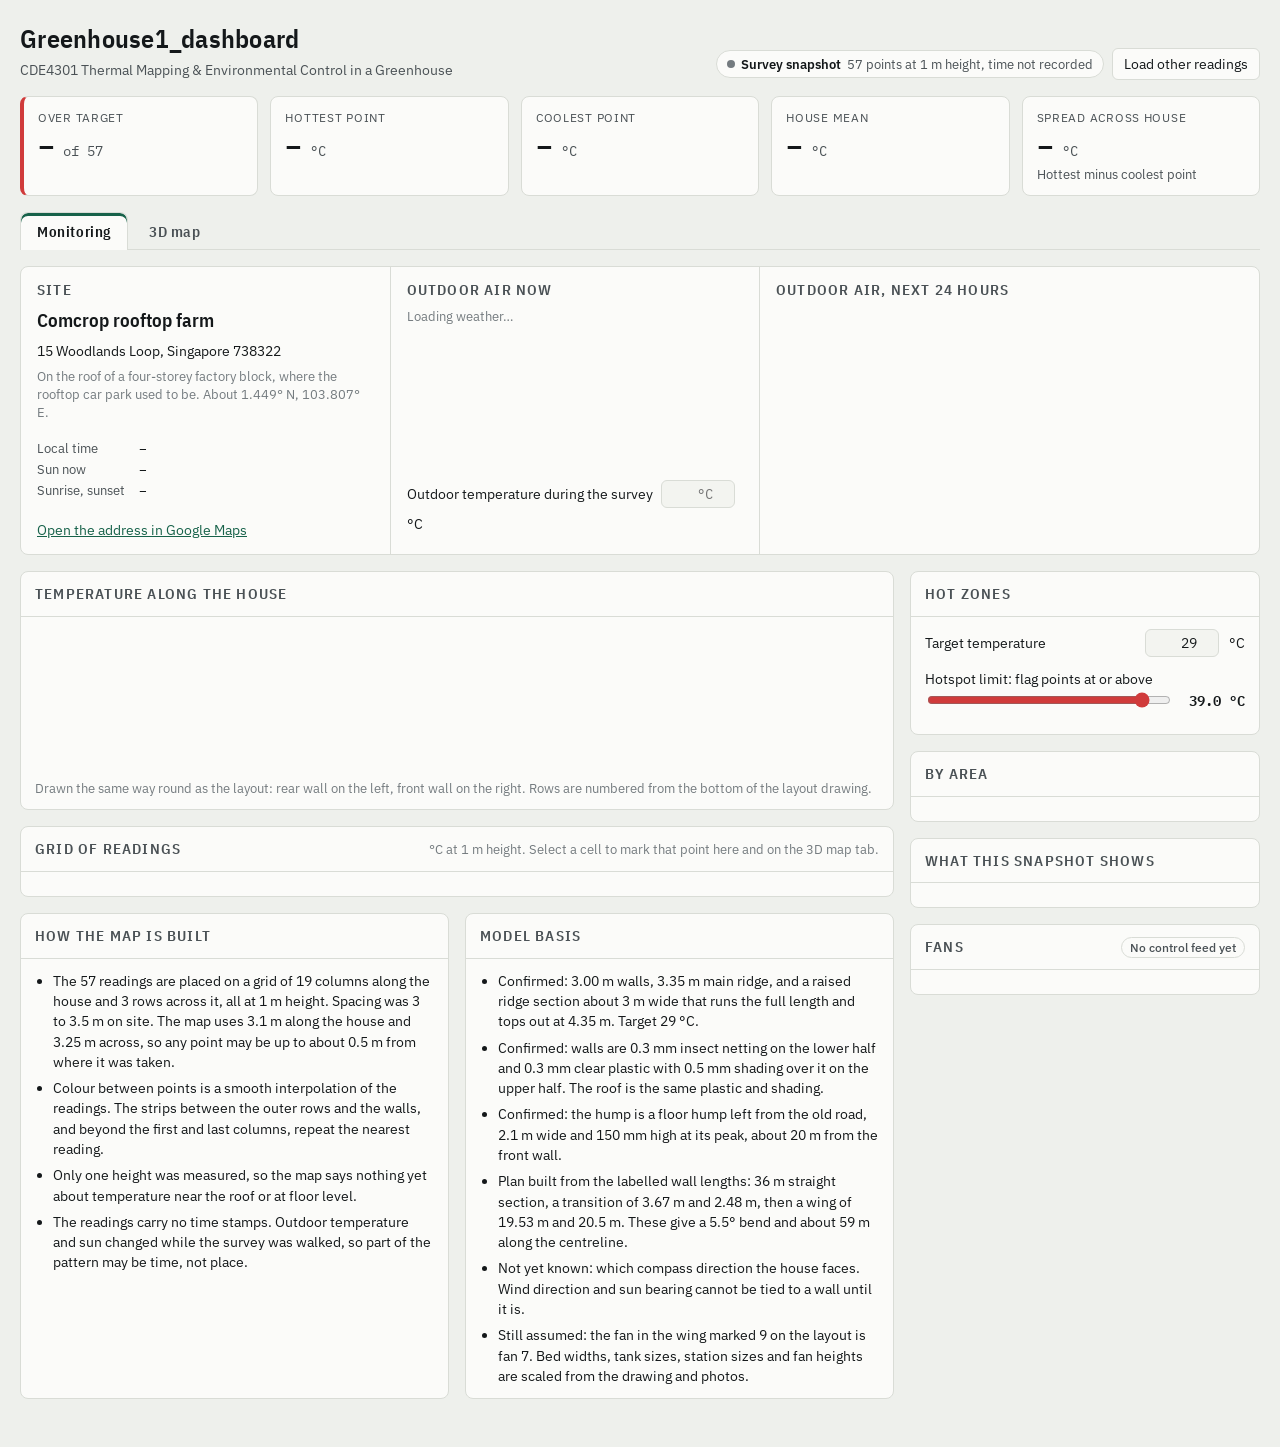
==== commit e6514aa8: "Rename the dashboard to Greenhouse1_dashboard - Serve the page from docs/Greenhouse1_dashboard/ (was" ====
--- a/dashboard/template.html
+++ b/dashboard/template.html
@@ -3,7 +3,7 @@
 <head>
 <meta charset="utf-8">
 <meta name="viewport" content="width=device-width, initial-scale=1">
-<title>Greenhouse 1 Thermal Map</title>
+<title>Greenhouse1_dashboard</title>
 <link rel="preconnect" href="https://fonts.googleapis.com">
 <link href="https://fonts.googleapis.com/css2?family=IBM+Plex+Mono:wght@400;500;600&family=IBM+Plex+Sans:wght@400;500;600&family=IBM+Plex+Sans+Condensed:wght@500;600&display=swap" rel="stylesheet">
 <style>
@@ -201,7 +201,7 @@
 <div class="wrap">
   <header class="top">
     <div>
-      <h1>Greenhouse 1 Thermal Map</h1>
+      <h1>Greenhouse1_dashboard</h1>
       <div class="sub">CDE4301 Thermal Mapping &amp; Environmental Control in a Greenhouse</div>
     </div>
     <div class="source">
